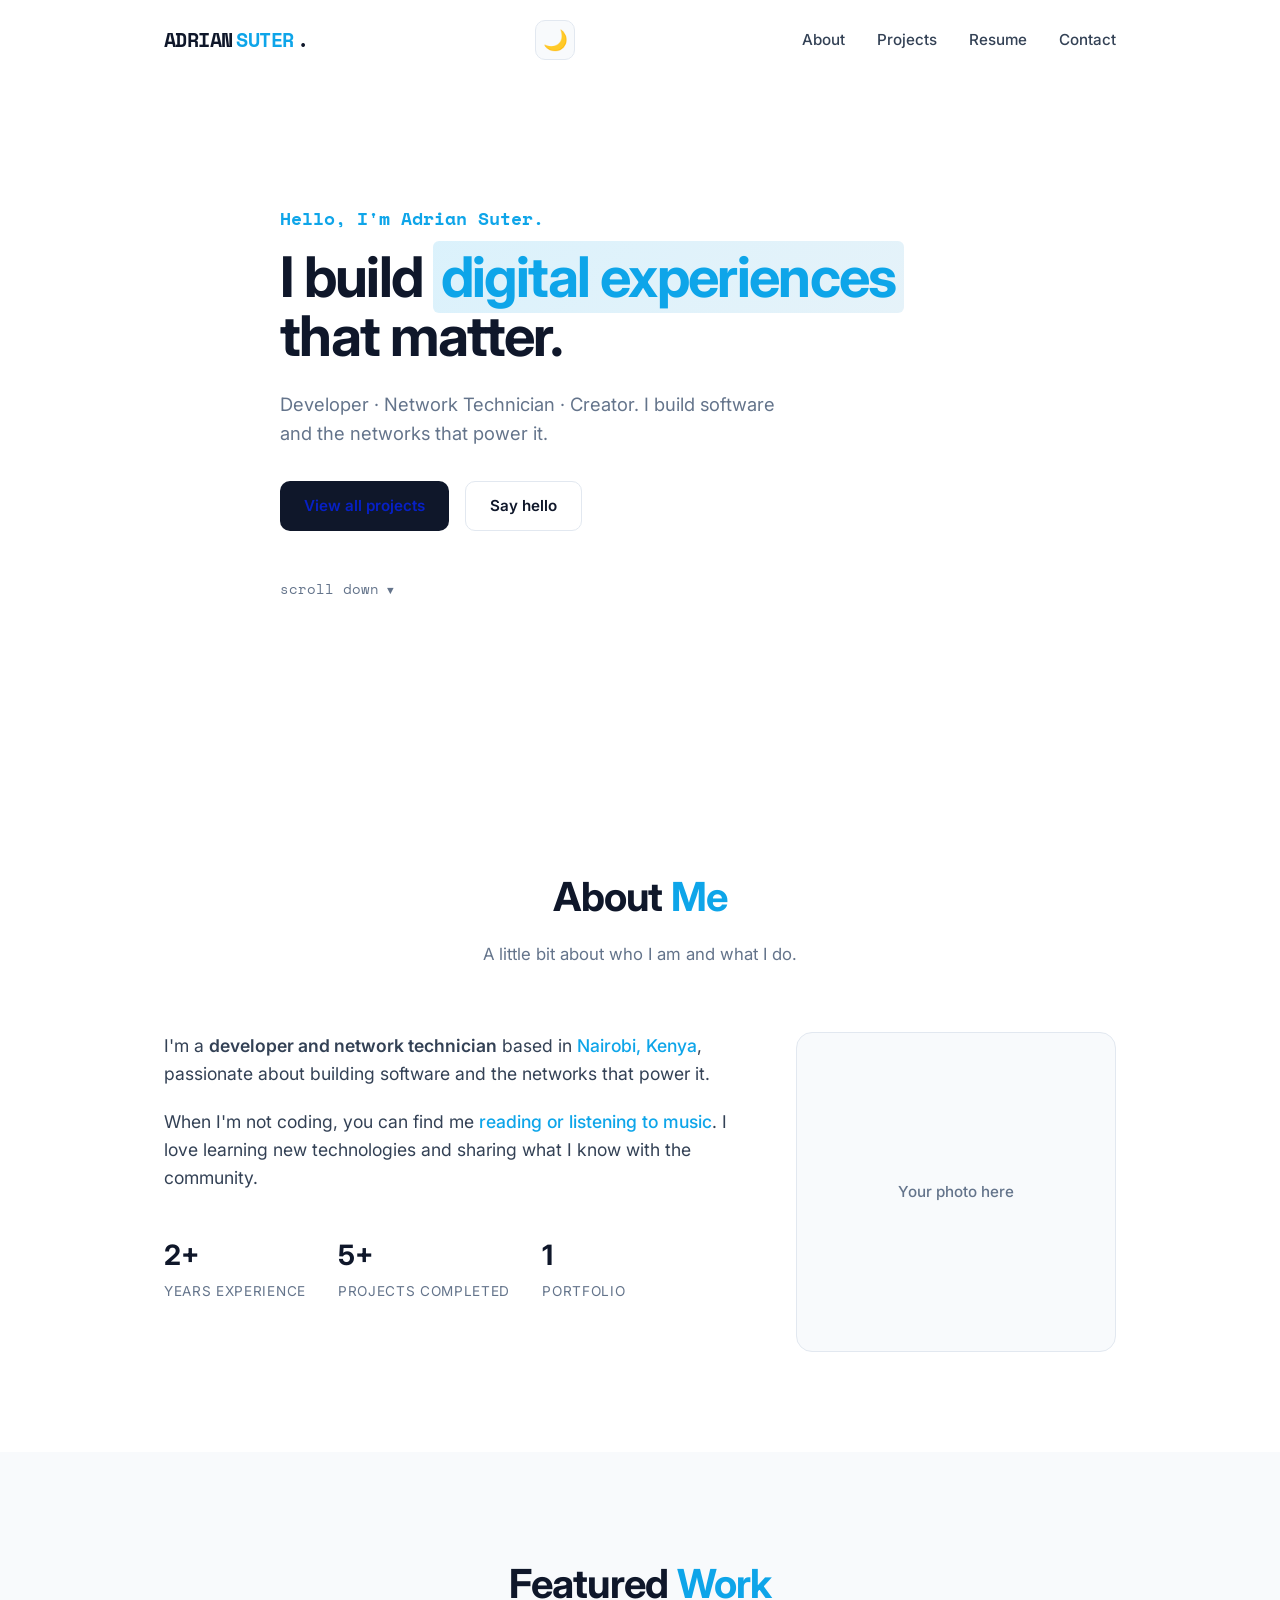
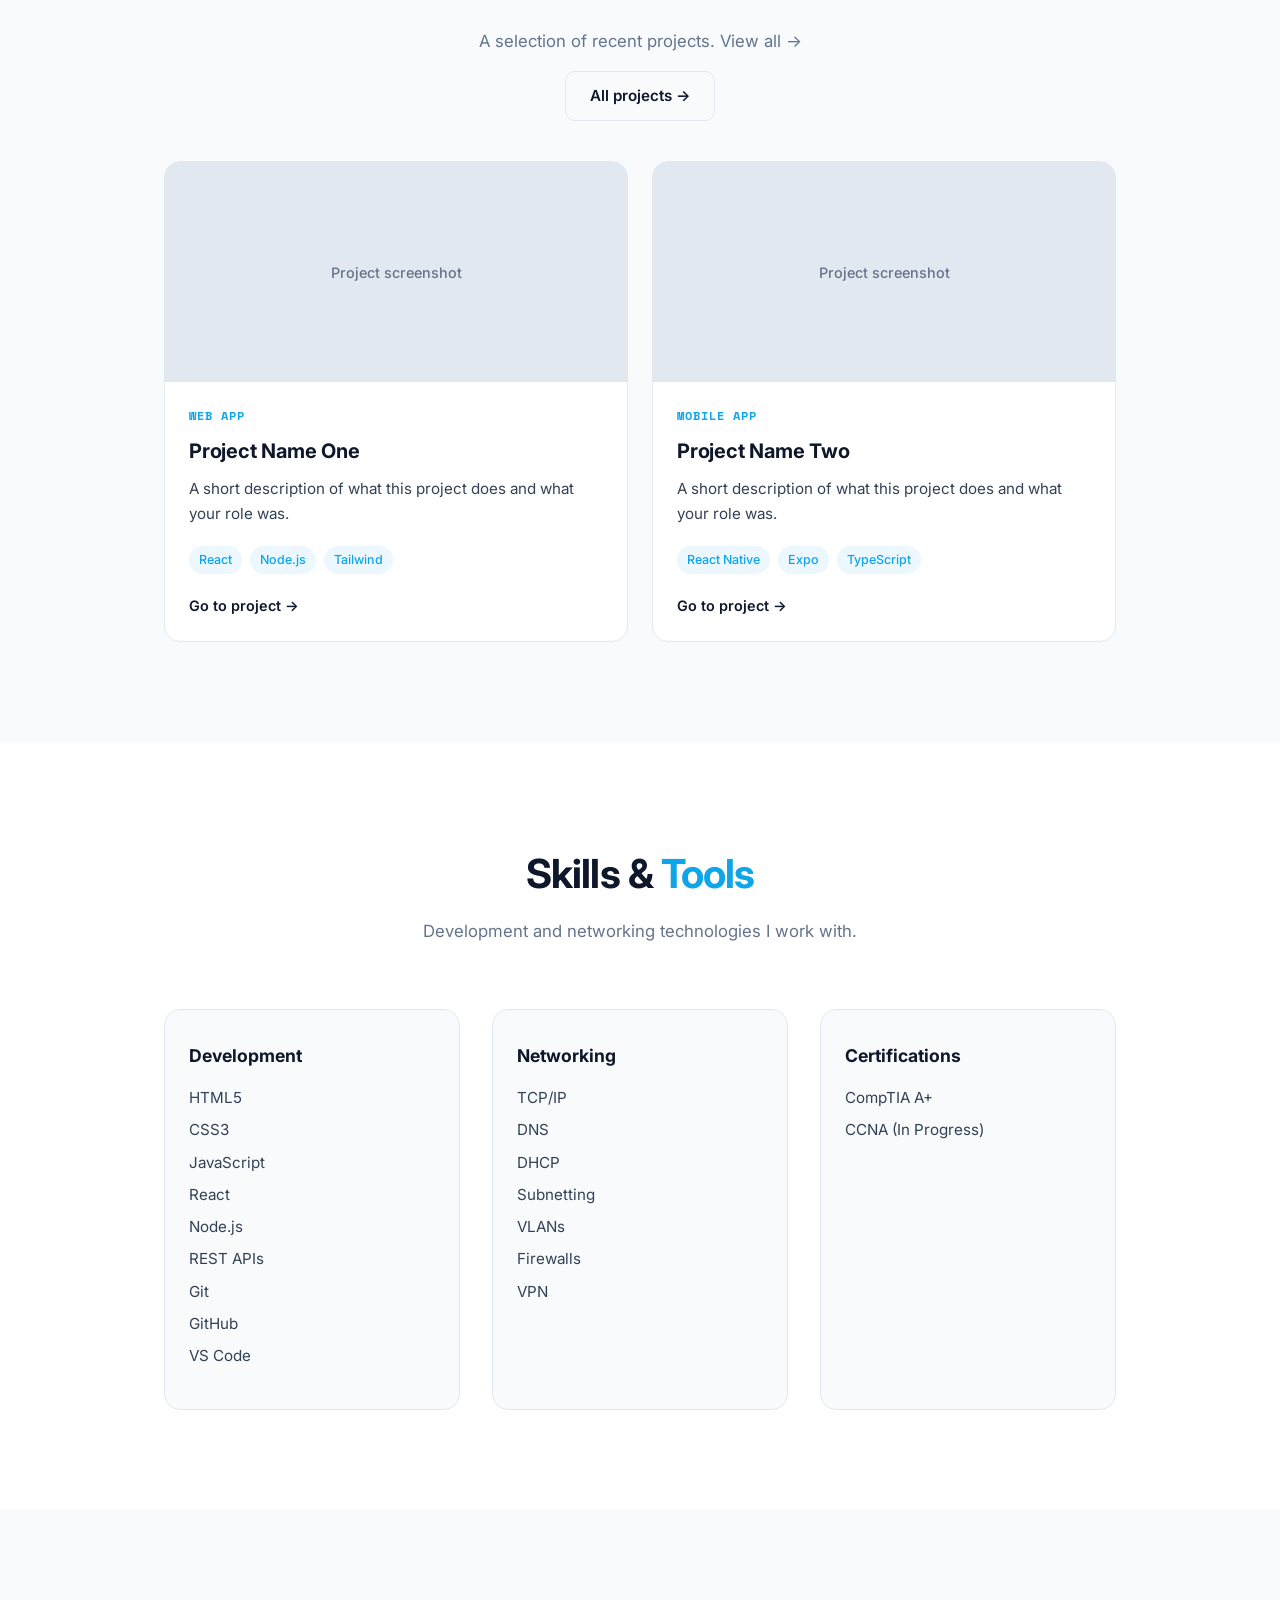
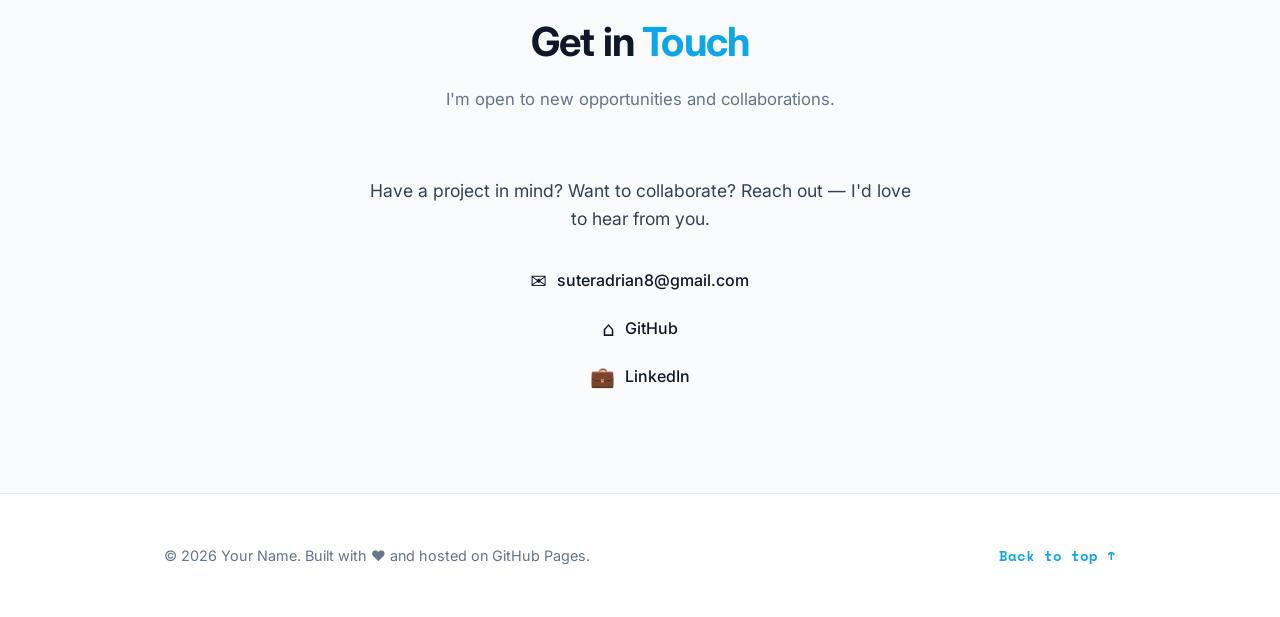
==== index.html @ bd4c7b6e "Add Google site verification meta tag Added Google site verification meta tag for SEO." ====
<!DOCTYPE html>
<html lang="en">
<head>
  <meta name="google-site-verification" content="jyWQlmN94DmRn48d1gLfU0R23jf2epl6SlLdLQhODnU" />
  <meta charset="UTF-8" />
  <meta name="viewport" content="width=device-width, initial-scale=1.0" />
  <title>Adrian Suter | Portfolio</title>
  <meta name="description" content="Portfolio of Your Name — developer, designer, and creator." />
  <link rel="preconnect" href="https://fonts.googleapis.com" />
  <link rel="preconnect" href="https://fonts.gstatic.com" crossorigin />
  <link href="https://fonts.googleapis.com/css2?family=Inter:wght@300;400;500;600;700&family=Space+Mono:ital,wght@0,400;0,700;1,400&display=swap" rel="stylesheet" />
  <link rel="stylesheet" href="styles.css" />
</head>
<body>

  <!-- Navigation -->
  <nav class="navbar" id="navbar">
    <div class="nav-container">
      <a href="#" class="logo">ADRIAN<span>SUTER</span>.</a>

      <button class="theme-toggle" id="theme-toggle" aria-label="Toggle dark mode" title="Toggle dark mode">
        <span class="theme-icon">🌙</span>
      </button>

      <ul class="nav-links" id="nav-links">
        <li><a href="#about">About</a></li>
        <li><a href="projects.html">Projects</a></li>
        <li><a href="resume.html">Resume</a></li>
        <li><a href="#contact">Contact</a></li>
      </ul>

      <button class="nav-toggle" id="nav-toggle" aria-label="Toggle menu">
        <span></span>
        <span></span>
        <span></span>
      </button>
    </div>
  </nav>

  <!-- Hero -->
  <header class="hero" id="hero">
    <div class="hero-content">
      <p class="hero-tagline">Hello, I'm <span class="accent">Adrian Suter</span>.</p>
      <h1 class="hero-title">
        I build <span class="highlight">digital experiences</span>
        that matter.
      </h1>
      <p class="hero-subtitle">
        Developer · Network Technician · Creator. I build software and the networks that power it.
      </p>
      <div class="hero-actions">
        <a href="projects.html" class="btn btn-primary">View all projects</a>
        <a href="#contact" class="btn btn-outline">Say hello</a>
      </div>
      <a href="#about" class="hero-scroll">
        scroll down <span class="arrow">▼</span>
      </a>
    </div>
  </header>

  <!-- About -->
  <section class="section" id="about">
    <div class="container">
      <div class="section-header">
        <h2 class="section-title">About <span class="accent">Me</span></h2>
        <p class="section-subtitle">A little bit about who I am and what I do.</p>
      </div>
      <div class="about-grid">
        <div class="about-text">
          <p>
            I'm a <span class="bold">developer and network technician</span> based in <span class="placeholder">Nairobi, Kenya</span>, passionate about building software and the networks that power it.
          </p>
          <p>
            When I'm not coding, you can find me <span class="placeholder">reading or listening to music</span>. I love learning new technologies and sharing what I know with the community.
          </p>
          <div class="about-stats">
            <div class="stat">
              <span class="stat-number">2+</span>
              <span class="stat-label">Years experience</span>
            </div>
            <div class="stat">
              <span class="stat-number">5+</span>
              <span class="stat-label">Projects completed</span>
            </div>
            <div class="stat">
              <span class="stat-number">1</span>
              <span class="stat-label">Portfolio</span>
            </div>
          </div>
        </div>
        <div class="about-image">
          <div class="photo-placeholder">Your photo here</div>
        </div>
      </div>
    </div>
  </section>

  <!-- Featured Projects (2 on homepage) -->
  <section class="section featured-projects" id="featured">
    <div class="container">
      <div class="section-header" style="margin-bottom: 40px;">
        <h2 class="section-title">Featured <span class="accent">Work</span></h2>
        <p class="section-subtitle">A selection of recent projects. View all →</p>
        <a href="projects.html" class="btn btn-outline" style="margin-top: 16px; display: inline-flex; align-items: center; gap: 8px;">
          All projects →
        </a>
      </div>
      <div class="projects-grid-featured">
        <!-- Featured Project 1 -->
        <article class="project-card">
          <div class="project-image">
            <div class="project-img-placeholder">Project screenshot</div>
          </div>
          <div class="project-content">
            <span class="project-tag">Web App</span>
            <h3 class="project-title">Project Name One</h3>
            <p class="project-description">
              A short description of what this project does and what your role was.
            </p>
            <div class="project-tech">
              <span>React</span>
              <span>Node.js</span>
              <span>Tailwind</span>
            </div>
            <a href="#" class="project-link">Go to project →</a>
          </div>
        </article>
        <!-- Featured Project 2 -->
        <article class="project-card">
          <div class="project-image">
            <div class="project-img-placeholder">Project screenshot</div>
          </div>
          <div class="project-content">
            <span class="project-tag">Mobile App</span>
            <h3 class="project-title">Project Name Two</h3>
            <p class="project-description">
              A short description of what this project does and what your role was.
            </p>
            <div class="project-tech">
              <span>React Native</span>
              <span>Expo</span>
              <span>TypeScript</span>
            </div>
            <a href="#" class="project-link">Go to project →</a>
          </div>
        </article>
      </div>
    </div>
  </section>

  <!-- Skills -->
  <section class="section skills-section" id="skills">
    <div class="container">
      <div class="section-header">
        <h2 class="section-title">Skills &amp; <span class="accent">Tools</span></h2>
        <p class="section-subtitle">Development and networking technologies I work with.</p>
      </div>
      <div class="skills-grid">
        <div class="skill-category">
          <h3>Development</h3>
          <ul>
            <li>HTML5</li>
            <li>CSS3</li>
            <li>JavaScript</li>
            <li>React</li>
            <li>Node.js</li>
            <li>REST APIs</li>
            <li>Git</li>
            <li>GitHub</li>
            <li>VS Code</li>
          </ul>
        </div>
        <div class="skill-category">
          <h3>Networking</h3>
          <ul>
            <li>TCP/IP</li>
            <li>DNS</li>
            <li>DHCP</li>
            <li>Subnetting</li>
            <li>VLANs</li>
            <li>Firewalls</li>
            <li>VPN</li>
          </ul>
        </div>
        <div class="skill-category">
          <h3>Certifications</h3>
          <ul>
            <li>CompTIA A+</li>
            <li>CCNA (In Progress)</li>
          </ul>
        </div>
      </div>
    </div>
  </section>

  <!-- Contact -->
  <section class="section contact-section" id="contact">
    <div class="container">
      <div class="section-header">
        <h2 class="section-title">Get in <span class="accent">Touch</span></h2>
        <p class="section-subtitle">I'm open to new opportunities and collaborations.</p>
      </div>
      <div class="contact-content">
        <div class="contact-info">
          <p>
            Have a project in mind? Want to collaborate?
            Reach out — I'd love to hear from you.
          </p>
          <div class="contact-links">
            <a href="mailto:suteradrian8@gmail.com" class="contact-link">
              <span class="icon">✉</span>
              suteradrian8@gmail.com
            </a>
            <a href="https://github.com/yourusername" target="_blank" rel="noopener" class="contact-link">
              <span class="icon">⌂</span>
              GitHub
            </a>
            <a href="https://linkedin.com/in/yourusername" target="_blank" rel="noopener" class="contact-link">
              <span class="icon">💼</span>
              LinkedIn
            </a>
          </div>
        </div>
      </div>
    </div>
  </section>

  <!-- Footer -->
  <footer class="footer">
    <div class="container footer-inner">
      <p>&copy; <span id="year"></span> Your Name. Built with ❤️ and hosted on GitHub Pages.</p>
      <div class="footer-note">
        <a href="#top" class="back-to-top">Back to top ↑</a>
      </div>
    </div>
  </footer>

  <script src="script.js"></script>
</body>
</html>
---- styles.css ----
/* ==========================================================================
   Portfolio Styles — inspired by theebruv.dev
   Clean, minimal, typography-focused design with dark mode
   ========================================================================== */

/* ---------- Variables (light mode) ---------- */
:root {
  --bg: #ffffff;
  --fg: #0f172a;
  --muted: #64748b;
  --accent: #0ea5e9;
  --accent-hover: #0284c7;
  --surface: #f8fafc;
  --border: #e2e8f0;
  --ink: #334155;

  --radius: 16px;
  --shadow: 0 10px 30px -10px rgba(2, 6, 23, 0.08);
  --transition: 0.3s ease;

  --max-width: 1000px;
}

/* ---------- Dark mode overrides ---------- */
body.dark {
  --bg: #0b1021;
  --fg: #f1f5f9;
  --muted: #94a3b8;
  --accent: #38bdf8;
  --accent-hover: #7dd3fc;
  --surface: #111827;
  --border: #1e293b;
  --ink: #e2e8f0;

  --shadow: 0 10px 30px -10px rgba(0, 0, 0, 0.45);
}

/* ---------- Reset ---------- */
* {
  box-sizing: border-box;
  margin: 0;
  padding: 0;
}

html {
  scroll-behavior: smooth;
}

body {
  font-family: "Inter", system-ui, -apple-system, sans-serif;
  background: var(--bg);
  color: var(--fg);
  line-height: 1.6;
  font-size: 17px;
  -webkit-font-smoothing: antialiased;
  transition: background-color 0.3s ease, color 0.3s ease;
}

a {
  color: inherit;
  text-decoration: none;
}

ul {
  list-style: none;
}

img {
  max-width: 100%;
  display: block;
}

/* ---------- Layout ---------- */
.container {
  width: 100%;
  max-width: var(--max-width);
  margin: 0 auto;
  padding: 0 24px;
}

.section {
  padding: 100px 0;
}

.section-header {
  text-align: center;
  max-width: 640px;
  margin: 0 auto 64px;
}

.section-title {
  font-size: 2.5rem;
  font-weight: 700;
  letter-spacing: -0.02em;
  margin-bottom: 12px;
}

.section-title .accent {
  color: var(--accent);
}

.section-subtitle {
  color: var(--muted);
  font-size: 1.05rem;
}

/* ---------- Navigation ---------- */
.navbar {
  position: fixed;
  top: 0;
  left: 0;
  width: 100%;
  z-index: 1000;
  padding: 20px 0;
  transition: var(--transition);
}

.navbar.scrolled {
  background: rgba(11, 16, 33, 0.85);
  backdrop-filter: blur(12px);
  padding: 12px 0;
  border-bottom: 1px solid var(--border);
}

body.dark .navbar.scrolled {
  background: rgba(11, 16, 33, 0.95);
}

.nav-container {
  max-width: var(--max-width);
  margin: 0 auto;
  padding: 0 24px;
  display: flex;
  align-items: center;
  justify-content: space-between;
  gap: 16px;
}

.logo {
  font-family: "Space Mono", monospace;
  font-size: 1.25rem;
  font-weight: 700;
  letter-spacing: -0.03em;
  display: flex;
  align-items: center;
  gap: 4px;
}

.logo span {
  color: var(--accent);
}

/* Theme toggle */
.theme-toggle {
  display: flex;
  align-items: center;
  justify-content: center;
  width: 40px;
  height: 40px;
  border-radius: 10px;
  border: 1px solid var(--border);
  background: var(--surface);
  color: var(--fg);
  font-size: 1.25rem;
  cursor: pointer;
  transition: var(--transition);
}

.theme-toggle:hover {
  background: var(--accent);
  color: #fff;
  border-color: var(--accent);
}

.nav-links {
  display: flex;
  gap: 32px;
  align-items: center;
}

.nav-links a {
  font-size: 0.95rem;
  font-weight: 500;
  color: var(--ink);
  transition: color var(--transition);
}

.nav-links a:hover {
  color: var(--accent);
}

.nav-toggle {
  display: none;
  flex-direction: column;
  gap: 6px;
  background: none;
  border: none;
  cursor: pointer;
  padding: 6px;
}

.nav-toggle span {
  display: block;
  width: 24px;
  height: 2px;
  background: var(--fg);
  border-radius: 2px;
  transition: var(--transition);
}

/* ---------- Hero ---------- */
.hero {
  position: relative;
  padding: 160px 0 120px;
  min-height: 85vh;
  display: flex;
  align-items: center;
  justify-content: center;
}

.hero-content {
  max-width: 720px;
}

.hero-tagline {
  font-family: "Space Mono", monospace;
  font-size: 1.1rem;
  color: var(--accent);
  font-weight: 700;
  margin-bottom: 16px;
  display: inline-block;
}

.hero-title {
  font-size: 3.5rem;
  line-height: 1.05;
  letter-spacing: -0.03em;
  margin-bottom: 24px;
  font-weight: 700;
}

.hero-title .highlight {
  color: var(--accent);
  background: linear-gradient(135deg, rgba(14, 165, 233, 0.15), rgba(2, 132, 199, 0.1));
  padding: 2px 8px;
  border-radius: 6px;
}

body.dark .hero-title .highlight {
  background: linear-gradient(135deg, rgba(56, 189, 248, 0.2), rgba(2, 132, 199, 0.15));
}

.hero-subtitle {
  font-size: 1.15rem;
  color: var(--muted);
  margin-bottom: 32px;
  max-width: 520px;
}

.hero-actions {
  display: flex;
  gap: 16px;
  flex-wrap: wrap;
  margin-bottom: 48px;
}

.btn {
  display: inline-flex;
  align-items: center;
  justify-content: center;
  gap: 8px;
  padding: 12px 24px;
  border-radius: 10px;
  font-weight: 600;
  font-size: 0.95rem;
  cursor: pointer;
  transition: var(--transition);
  border: none;
}

.btn-primary {
  background: var(--fg);
  color: #0720c5;
}

.btn-primary:hover {
  background: var(--accent);
  color: #fff;
  transform: translateY(-2px);
}

.btn-outline {
  background: transparent;
  color: var(--fg);
  border: 1px solid var(--border);
}

.btn-outline:hover {
  background: var(--surface);
  border-color: var(--accent);
}

.hero-scroll {
  font-family: "Space Mono", monospace;
  font-size: 0.85rem;
  color: var(--muted);
  display: flex;
  align-items: center;
  gap: 8px;
  transition: var(--transition);
}

.hero-scroll:hover {
  color: var(--accent);
}

.arrow {
  font-size: 0.7rem;
  animation: bounce 2s infinite;
}

@keyframes bounce {
  0%, 100% { transform: translateY(0); }
  50% { transform: translateY(4px); }
}

/* ---------- About ---------- */
.about-grid {
  display: grid;
  grid-template-columns: 1fr 320px;
  gap: 64px;
  align-items: start;
}

.about-text p {
  color: var(--ink);
  margin-bottom: 20px;
  font-size: 1.1rem;
}

.about-text p .bold {
  font-weight: 600;
}

.about-text p .placeholder {
  color: var(--accent);
  font-weight: 500;
}

.about-stats {
  display: flex;
  gap: 32px;
  margin-top: 40px;
}

.stat-number {
  display: block;
  font-size: 1.75rem;
  font-weight: 700;
  color: var(--fg);
}

.stat-label {
  font-size: 0.85rem;
  color: var(--muted);
  text-transform: uppercase;
  letter-spacing: 0.05em;
}

.about-image .photo-placeholder {
  width: 100%;
  aspect-ratio: 1;
  background: var(--surface);
  border: 1px solid var(--border);
  border-radius: var(--radius);
  display: flex;
  align-items: center;
  justify-content: center;
  color: var(--muted);
  font-size: 0.95rem;
  font-weight: 500;
}

/* ---------- Featured Projects (2 on homepage) ---------- */
.featured-projects {
  background: var(--surface);
}

.featured-projects .section-header {
  text-align: center;
  margin-bottom: 40px;
}

/* ---------- Projects (dedicated page feel) ---------- */
.projects-page {
  background: var(--surface);
}

.projects-header {
  margin-bottom: 48px;
}

.projects-header .section-subtitle {
  max-width: none;
}

/* Featured projects grid (2 on homepage) */
.projects-grid-featured {
  display: grid;
  grid-template-columns: repeat(2, 1fr);
  gap: 24px;
}

/* Projects grid (projects page — scrollable grid) */
.projects-grid {
  display: grid;
  grid-template-columns: repeat(3, 1fr);
  gap: 24px;
}

.project-card {
  background: var(--bg);
  border: 1px solid var(--border);
  border-radius: var(--radius);
  overflow: hidden;
  transition: var(--transition);
  display: flex;
  flex-direction: column;
}

.project-card:hover {
  border-color: var(--accent);
  transform: translateY(-6px);
  box-shadow: var(--shadow);
}

.project-image {
  height: 220px;
  background: var(--border);
  display: flex;
  align-items: center;
  justify-content: center;
  color: var(--muted);
  font-size: 0.9rem;
  font-weight: 500;
}

.project-content {
  padding: 24px;
  flex: 1;
  display: flex;
  flex-direction: column;
}

.project-tag {
  font-family: "Space Mono", monospace;
  font-size: 0.75rem;
  text-transform: uppercase;
  letter-spacing: 0.08em;
  color: var(--accent);
  font-weight: 700;
  margin-bottom: 10px;
  display: inline-block;
}

.project-title {
  font-size: 1.25rem;
  font-weight: 700;
  margin-bottom: 10px;
  letter-spacing: -0.01em;
}

.project-description {
  color: var(--ink);
  font-size: 0.95rem;
  margin-bottom: 20px;
  flex: 1;
}

.project-tech {
  display: flex;
  gap: 8px;
  flex-wrap: wrap;
  margin-bottom: 20px;
}

.project-tech span {
  font-size: 0.78rem;
  background: rgba(14, 165, 233, 0.08);
  color: var(--accent);
  padding: 4px 10px;
  border-radius: 20px;
  font-weight: 500;
}

body.dark .project-tech span {
  background: rgba(56, 189, 248, 0.15);
}

.project-link {
  font-size: 0.9rem;
  font-weight: 600;
  color: var(--fg);
  margin-top: auto;
  transition: var(--transition);
}

.project-link:hover {
  color: var(--accent);
  text-decoration: underline;
}

/* ---------- Skills ---------- */
.skills-grid {
  display: grid;
  grid-template-columns: repeat(3, 1fr);
  gap: 32px;
}

.skill-category {
  background: var(--surface);
  border: 1px solid var(--border);
  border-radius: var(--radius);
  padding: 32px 24px;
}

.skill-category h3 {
  font-size: 1.1rem;
  margin-bottom: 16px;
  color: var(--fg);
}

.skill-category ul li {
  font-size: 0.95rem;
  color: var(--ink);
  margin-bottom: 8px;
}

/* ---------- Contact ---------- */
.contact-section {
  background: var(--surface);
}

.contact-content {
  max-width: 560px;
  margin: 0 auto;
  text-align: center;
}

.contact-info p {
  color: var(--ink);
  font-size: 1.1rem;
  margin-bottom: 32px;
}

.contact-links {
  display: flex;
  flex-direction: column;
  gap: 16px;
  align-items: center;
}

.contact-link {
  display: flex;
  align-items: center;
  gap: 10px;
  font-size: 1rem;
  color: var(--fg);
  font-weight: 500;
  transition: var(--transition);
}

.contact-link:hover {
  color: var(--accent);
}

.contact-link .icon {
  font-size: 1.25rem;
}

/* ---------- Footer ---------- */
.footer {
  border-top: 1px solid var(--border);
  padding: 48px 0;
  background: var(--bg);
}

.footer-inner {
  display: flex;
  justify-content: space-between;
  align-items: center;
  flex-wrap: wrap;
  gap: 16px;
}

.footer p {
  font-size: 0.9rem;
  color: var(--muted);
}

.back-to-top {
  font-family: "Space Mono", monospace;
  font-size: 0.85rem;
  color: var(--accent);
  font-weight: 600;
  transition: var(--transition);
}

.back-to-top:hover {
  text-decoration: underline;
}

/* ---------- Responsive ---------- */
@media (max-width: 900px) {
  .about-grid {
    grid-template-columns: 1fr;
    gap: 40px;
  }

  .projects-grid,
  .projects-grid-featured {
    grid-template-columns: repeat(2, 1fr);
  }

  .skills-grid {
    grid-template-columns: repeat(2, 1fr);
  }
}

@media (max-width: 640px) {
  .hero-title {
    font-size: 2.5rem;
  }

  .hero-actions {
    flex-direction: column;
  }

  .btn {
    width: 100%;
    justify-content: center;
  }

  .projects-grid,
  .projects-grid-featured {
    grid-template-columns: 1fr;
  }

  .skills-grid {
    grid-template-columns: 1fr;
  }

  .nav-links {
    position: fixed;
    top: 0;
    right: -100%;
    width: 70%;
    max-width: 300px;
    height: 100vh;
    background: var(--bg);
    flex-direction: column;
    align-items: flex-start;
    justify-content: flex-start;
    padding: 90px 32px 32px;
    gap: 24px;
    box-shadow: -10px 0 30px rgba(0, 0, 0, 0.08);
    transition: right var(--transition);
    border-left: 1px solid var(--border);
  }

  .nav-links.open {
    right: 0;
  }

  .nav-toggle {
    display: flex;
  }
}
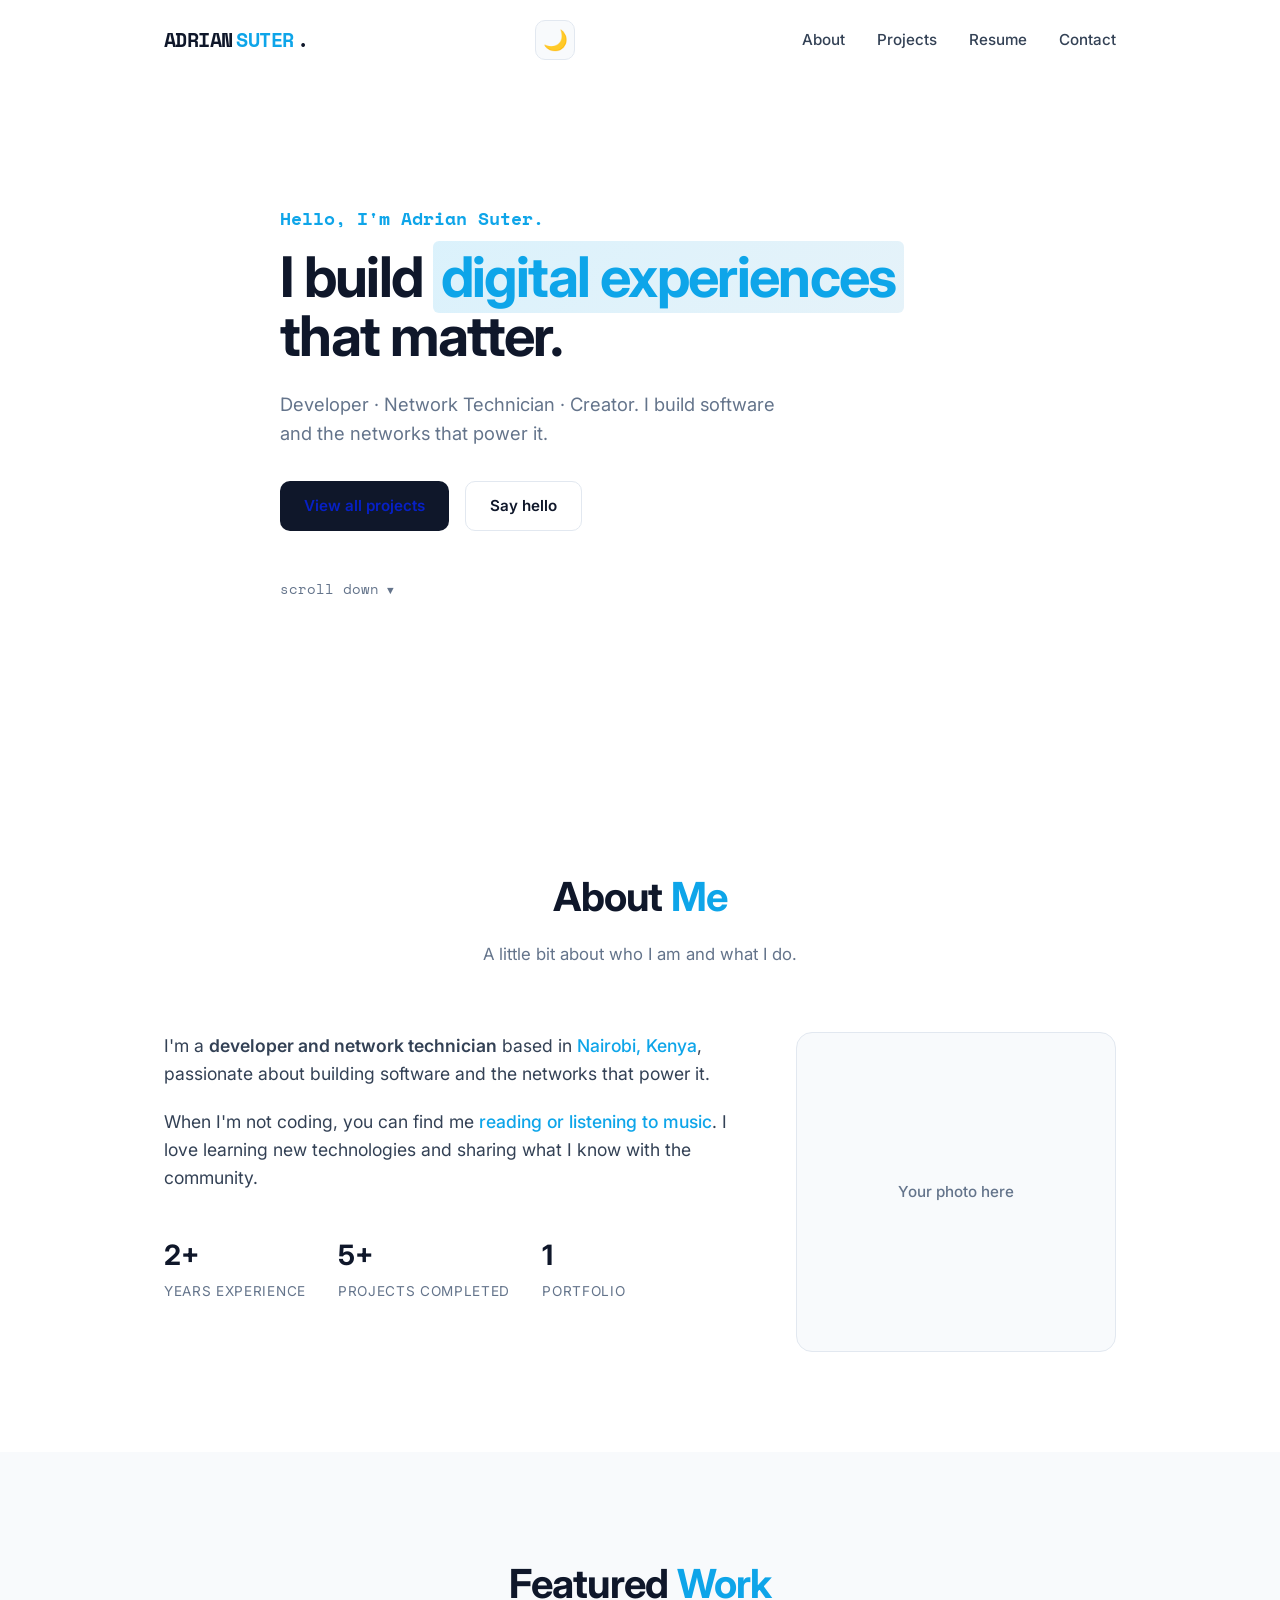
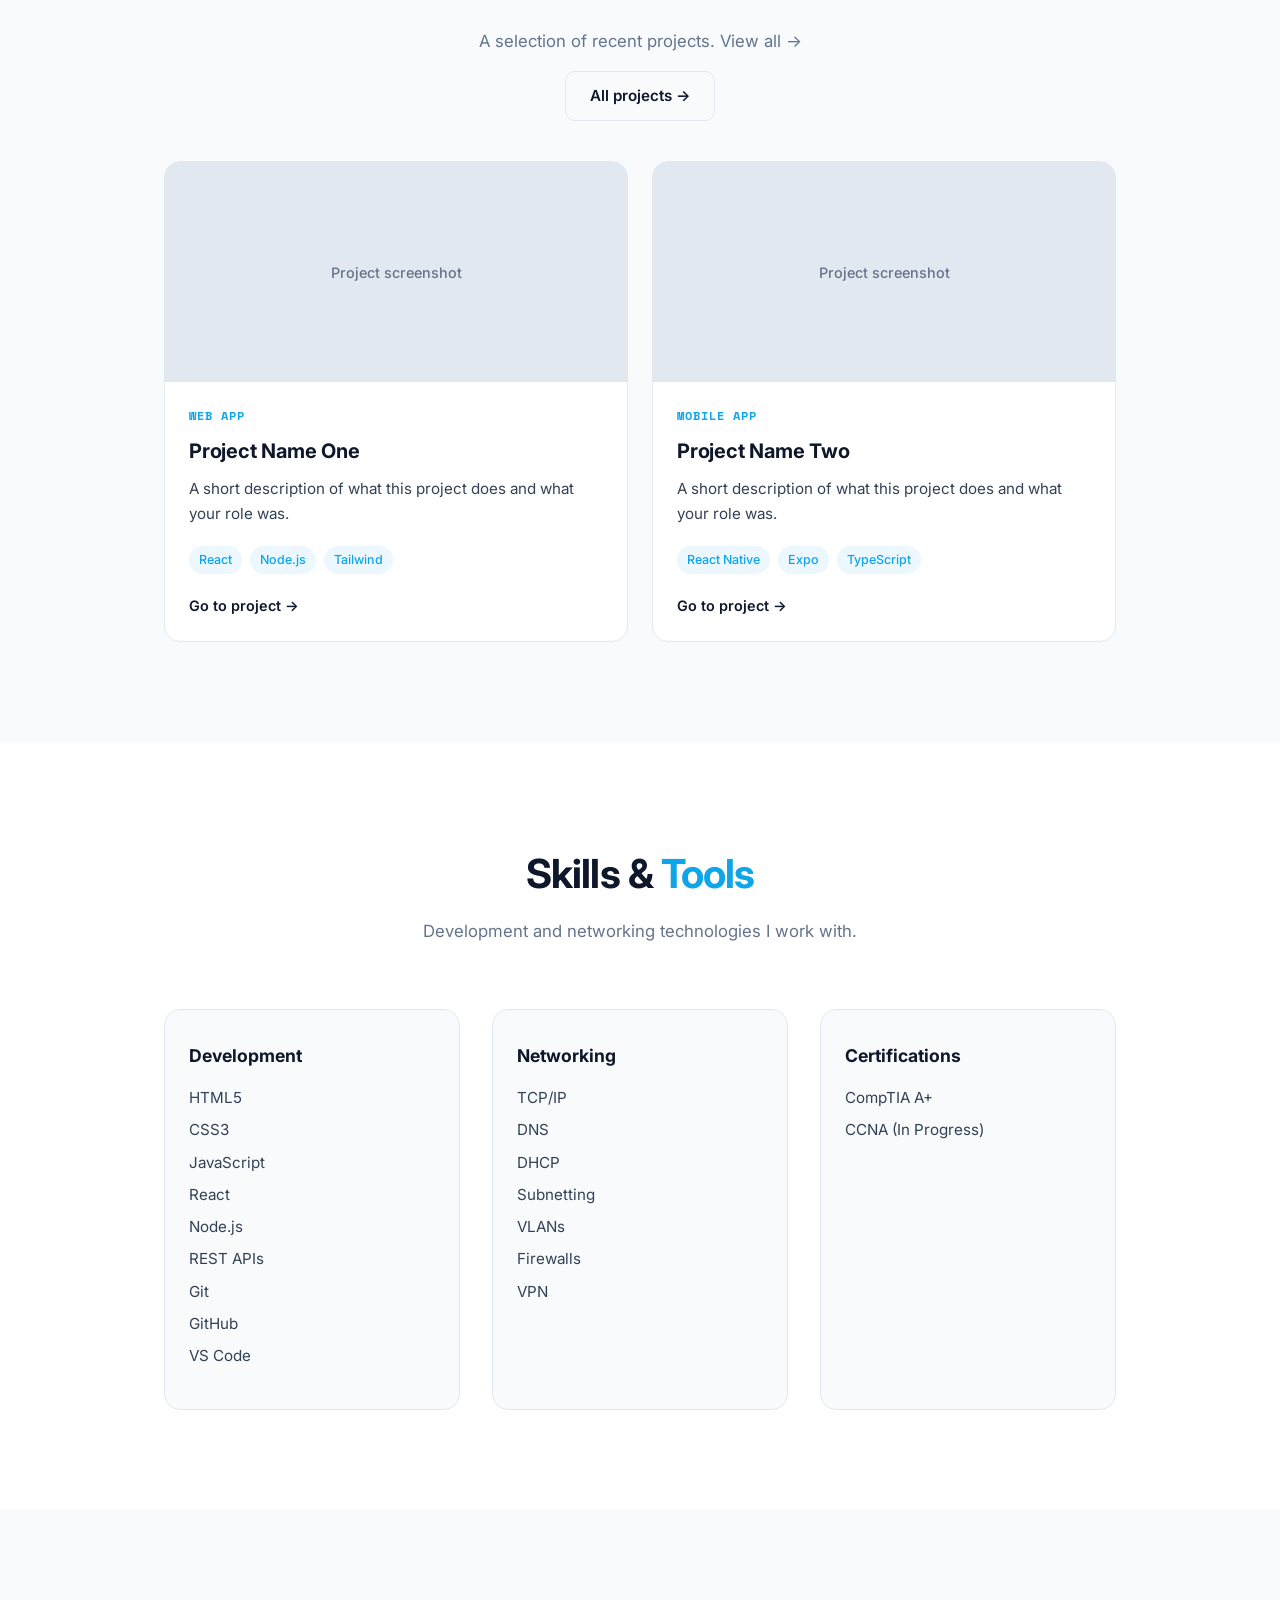
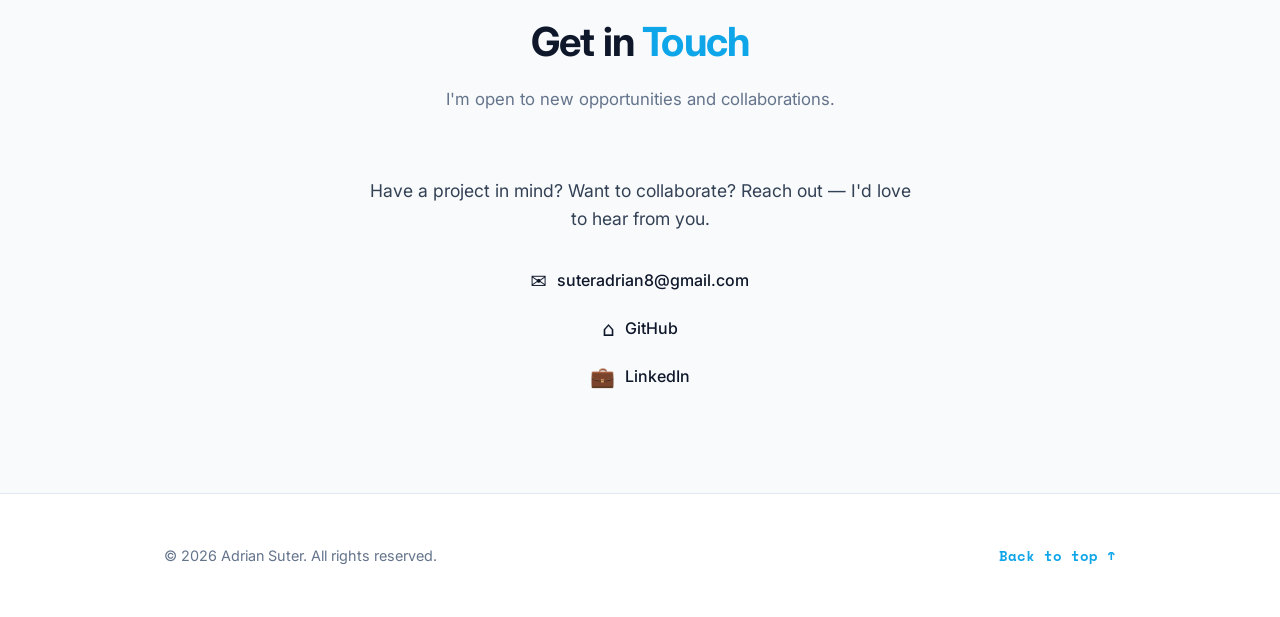
==== commit 96fa6d14: "modified:   index.html" ====
--- a/index.html
+++ b/index.html
@@ -1,7 +1,6 @@
 <!DOCTYPE html>
 <html lang="en">
 <head>
-  <meta name="google-site-verification" content="jyWQlmN94DmRn48d1gLfU0R23jf2epl6SlLdLQhODnU" />
   <meta charset="UTF-8" />
   <meta name="viewport" content="width=device-width, initial-scale=1.0" />
   <title>Adrian Suter | Portfolio</title>
@@ -215,7 +214,7 @@
               <span class="icon">⌂</span>
               GitHub
             </a>
-            <a href="https://linkedin.com/in/yourusername" target="_blank" rel="noopener" class="contact-link">
+            <a href="https://www.linkedin.com/in/adrian-suter-79b159262" target="_blank" rel="noopener" class="contact-link">
               <span class="icon">💼</span>
               LinkedIn
             </a>
@@ -228,7 +227,7 @@
   <!-- Footer -->
   <footer class="footer">
     <div class="container footer-inner">
-      <p>&copy; <span id="year"></span> Your Name. Built with ❤️ and hosted on GitHub Pages.</p>
+      <p>&copy; <span id="year"></span> Adrian Suter. All rights reserved.</p>
       <div class="footer-note">
         <a href="#top" class="back-to-top">Back to top ↑</a>
       </div>
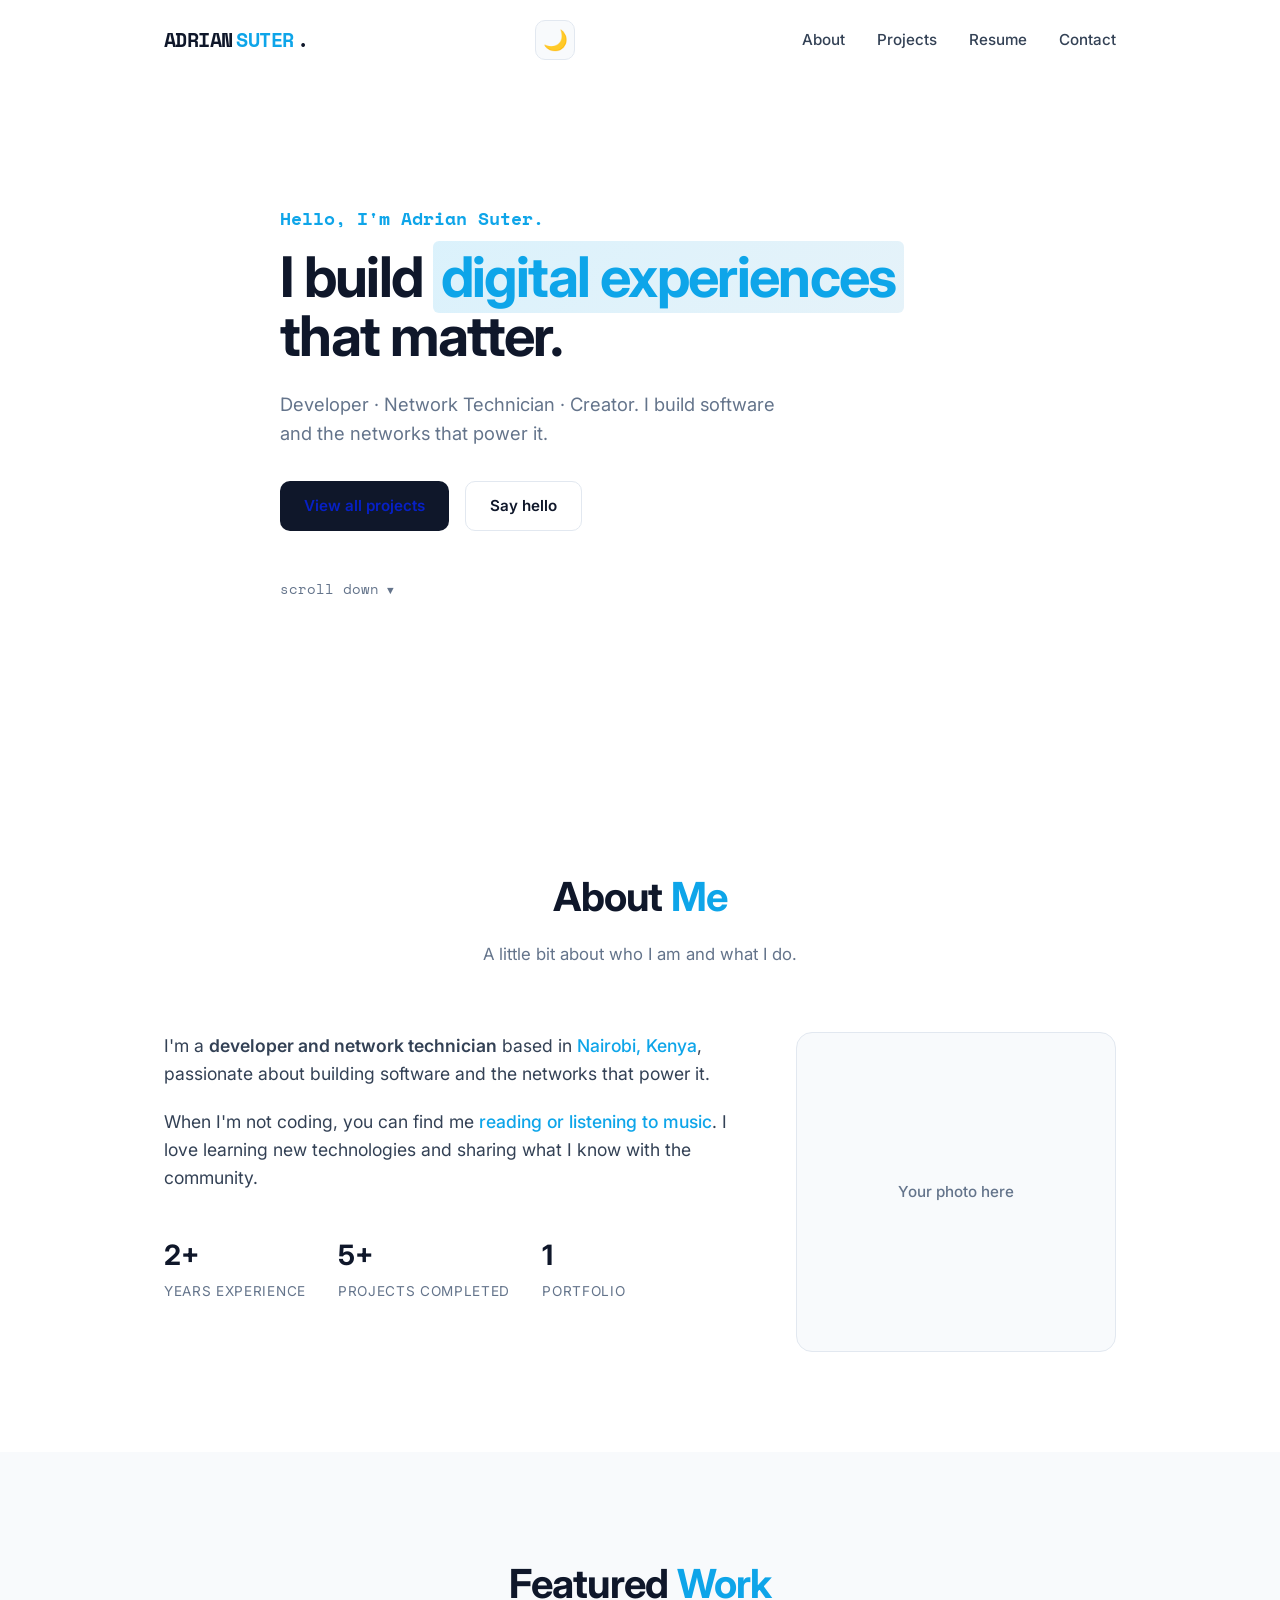
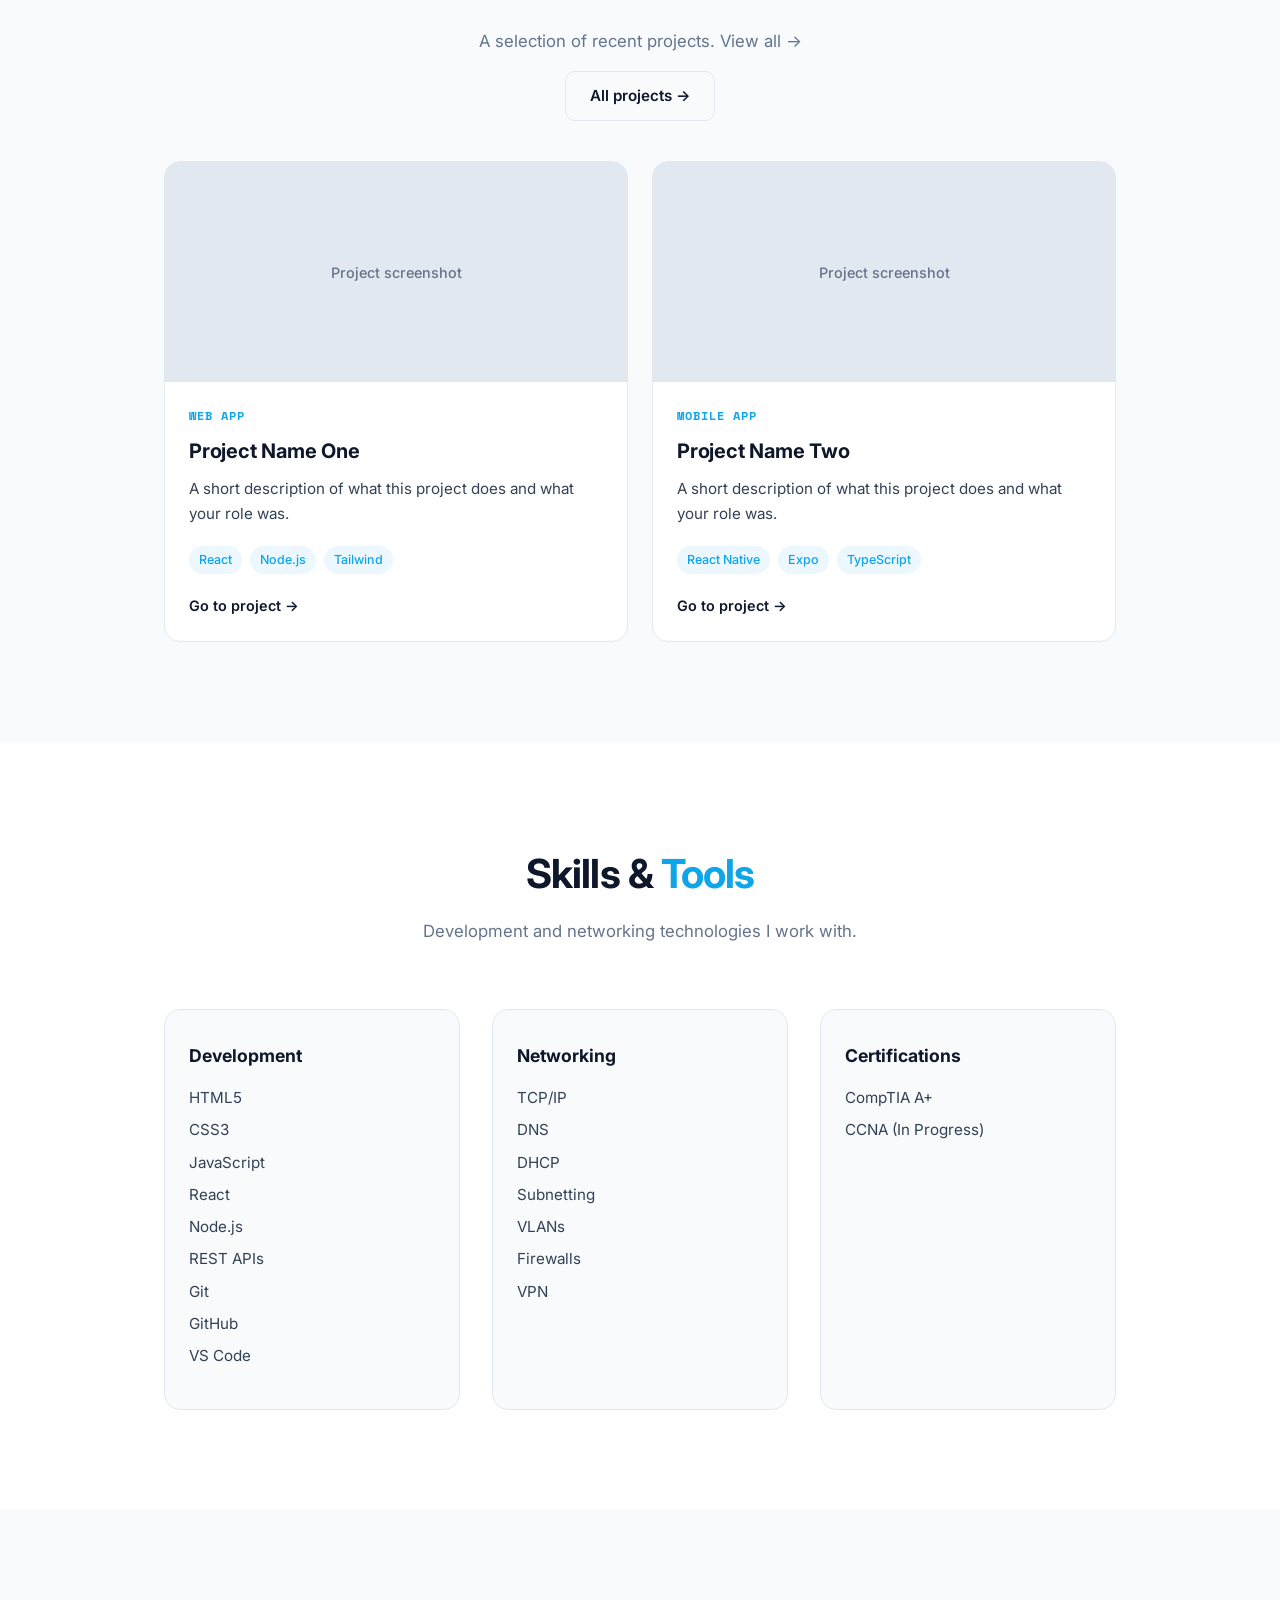
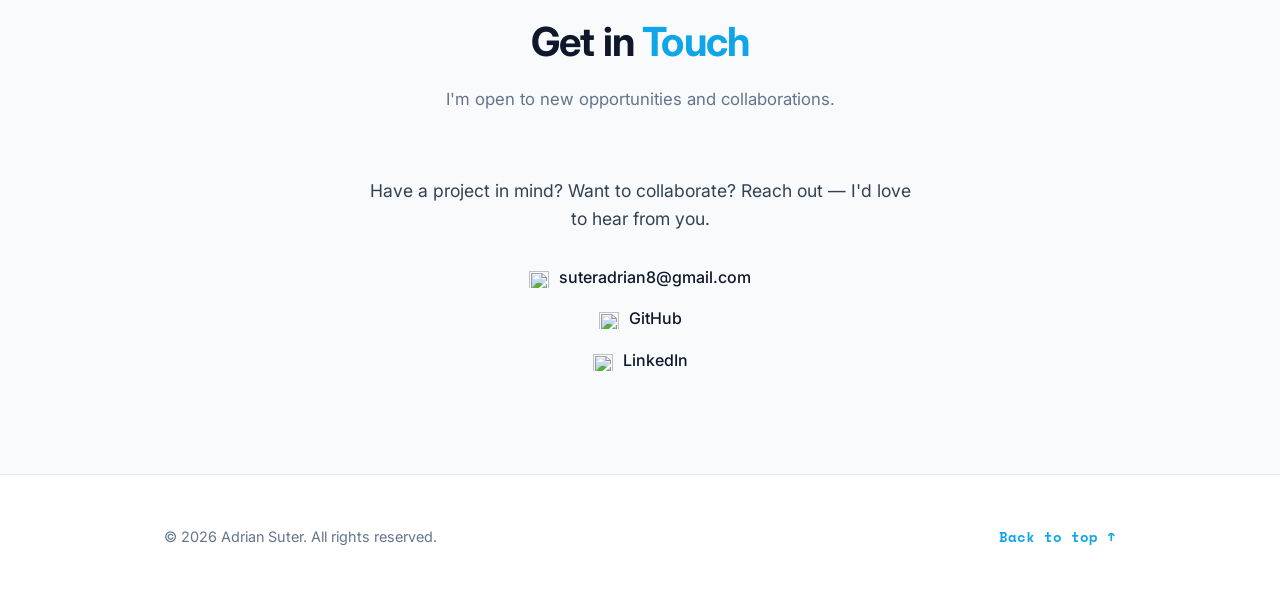
==== commit ad418cc2: "modified:   index.html 	modified:   styles.css" ====
--- a/index.html
+++ b/index.html
@@ -207,15 +207,15 @@
           </p>
           <div class="contact-links">
             <a href="mailto:suteradrian8@gmail.com" class="contact-link">
-              <span class="icon">✉</span>
+              <img class="icon icon-light-in-dark" src="https://cdn.jsdelivr.net/npm/bootstrap-icons@1.11.3/icons/envelope-fill.svg" alt="" aria-hidden="true" />
               suteradrian8@gmail.com
             </a>
             <a href="https://github.com/yourusername" target="_blank" rel="noopener" class="contact-link">
-              <span class="icon">⌂</span>
+              <img class="icon icon-light-in-dark" src="https://upload.wikimedia.org/wikipedia/commons/9/91/Octicons-mark-github.svg" alt="" aria-hidden="true" />
               GitHub
             </a>
             <a href="https://www.linkedin.com/in/adrian-suter-79b159262" target="_blank" rel="noopener" class="contact-link">
-              <span class="icon">💼</span>
+              <img class="icon" src="https://upload.wikimedia.org/wikipedia/commons/8/81/LinkedIn_icon.svg" alt="" aria-hidden="true" />
               LinkedIn
             </a>
           </div>
--- a/styles.css
+++ b/styles.css
@@ -576,6 +576,16 @@
 
 .contact-link .icon {
   font-size: 1.25rem;
+}
+
+.contact-link img.icon {
+  width: 1.25rem;
+  height: 1.25rem;
+  object-fit: contain;
+}
+
+body.dark .contact-link img.icon-light-in-dark {
+  filter: brightness(0) invert(1);
 }
 
 /* ---------- Footer ---------- */
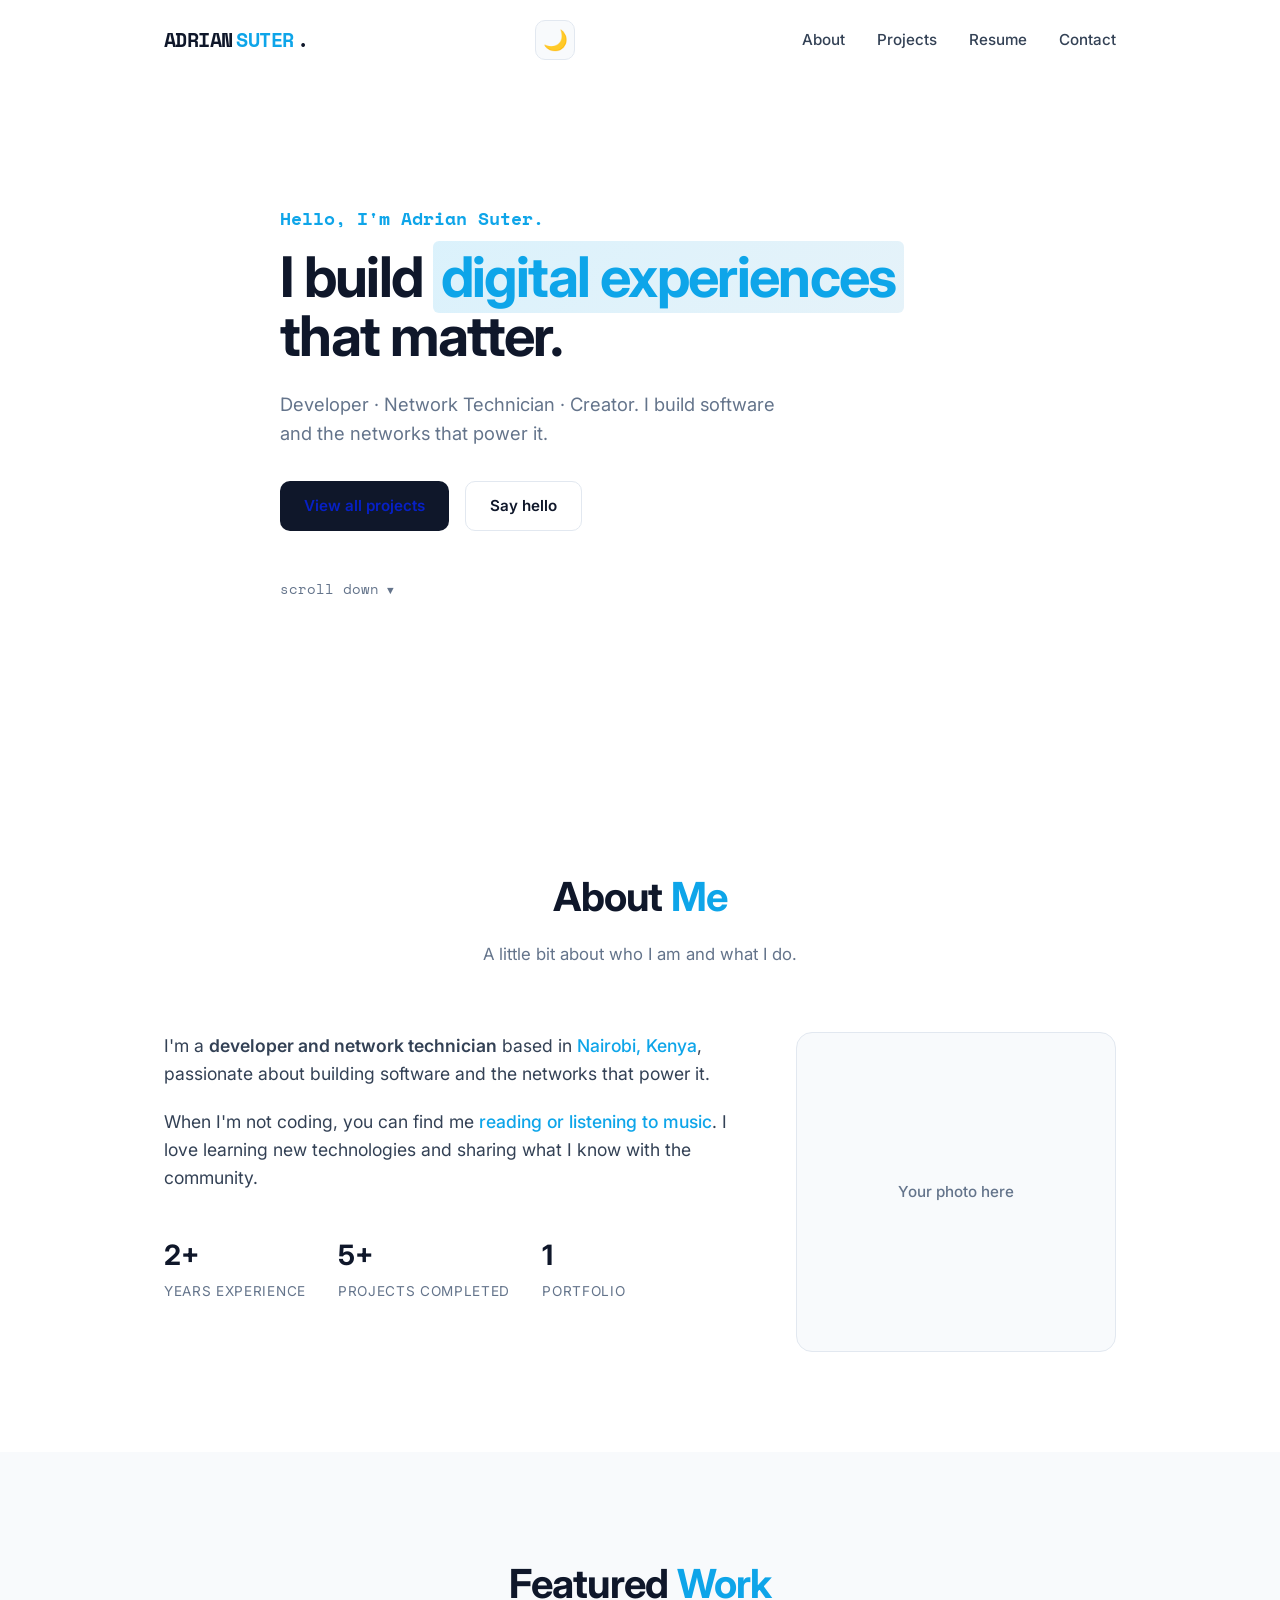
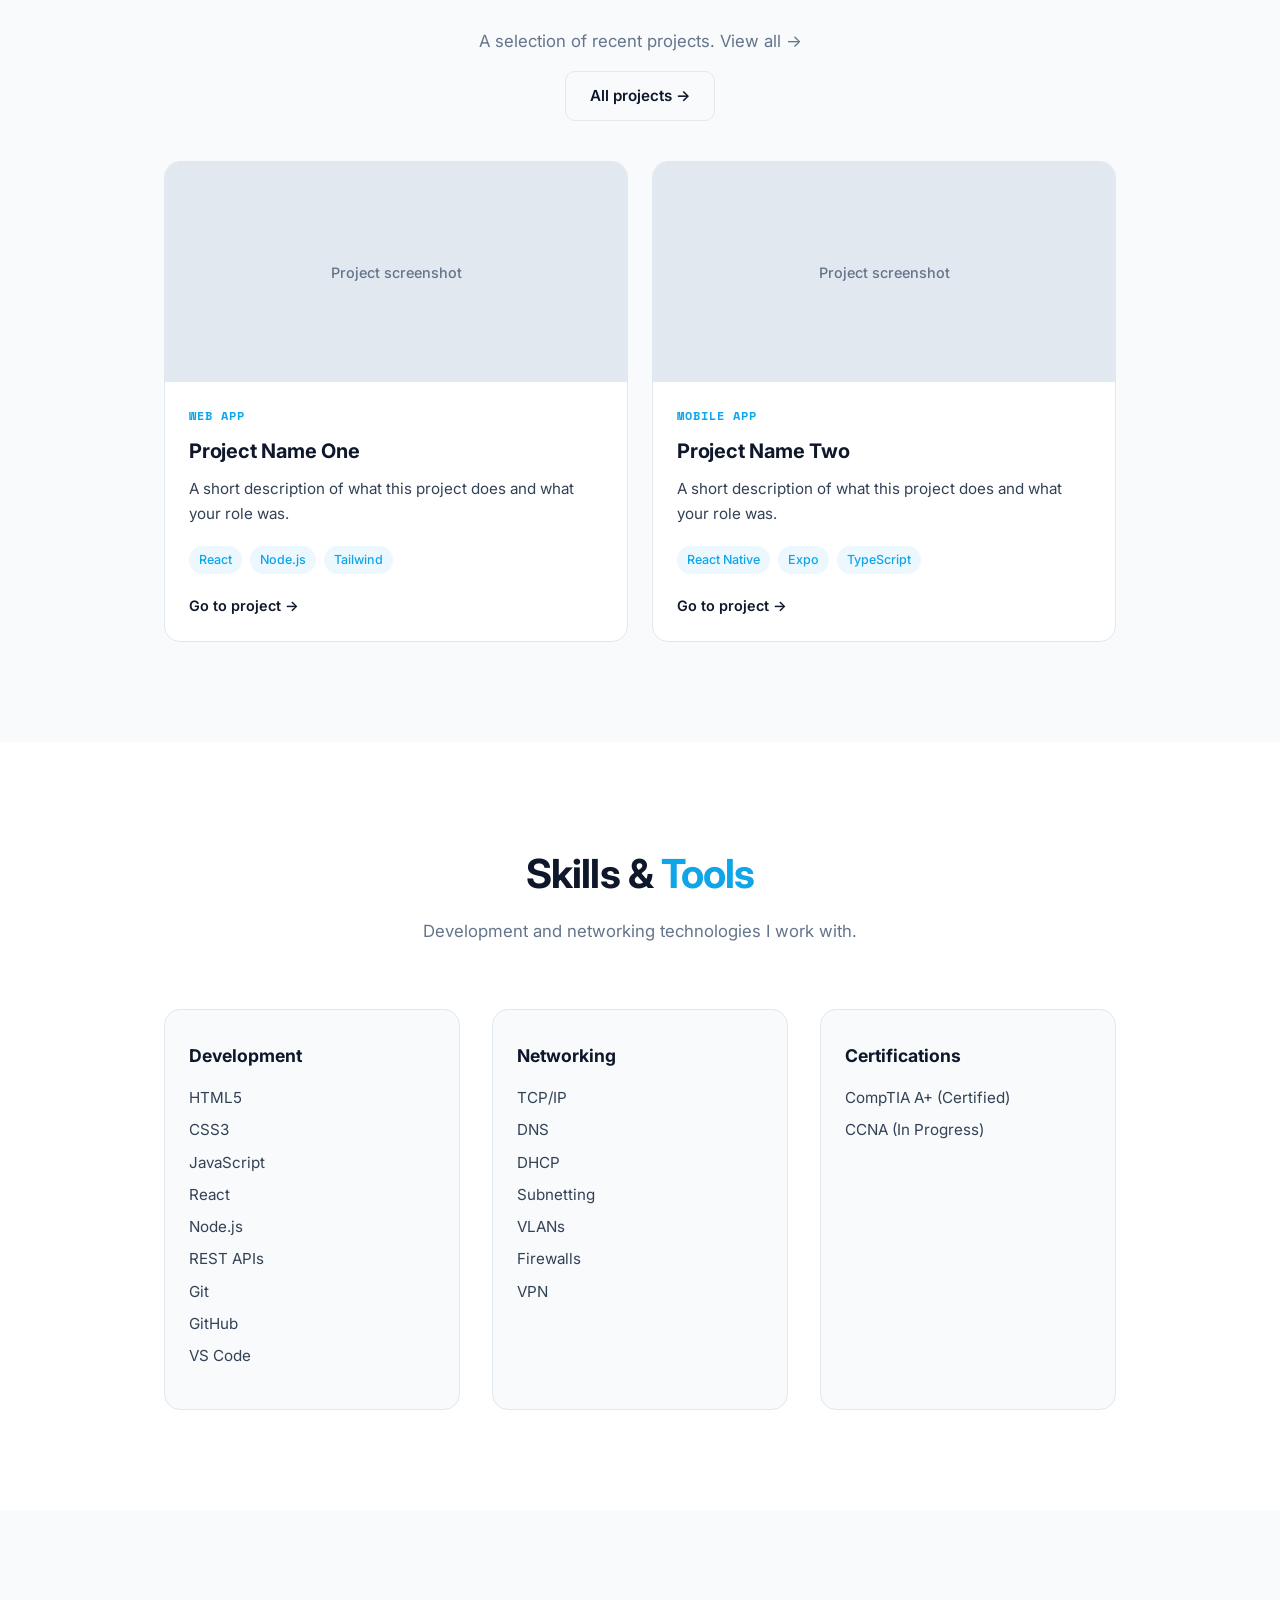
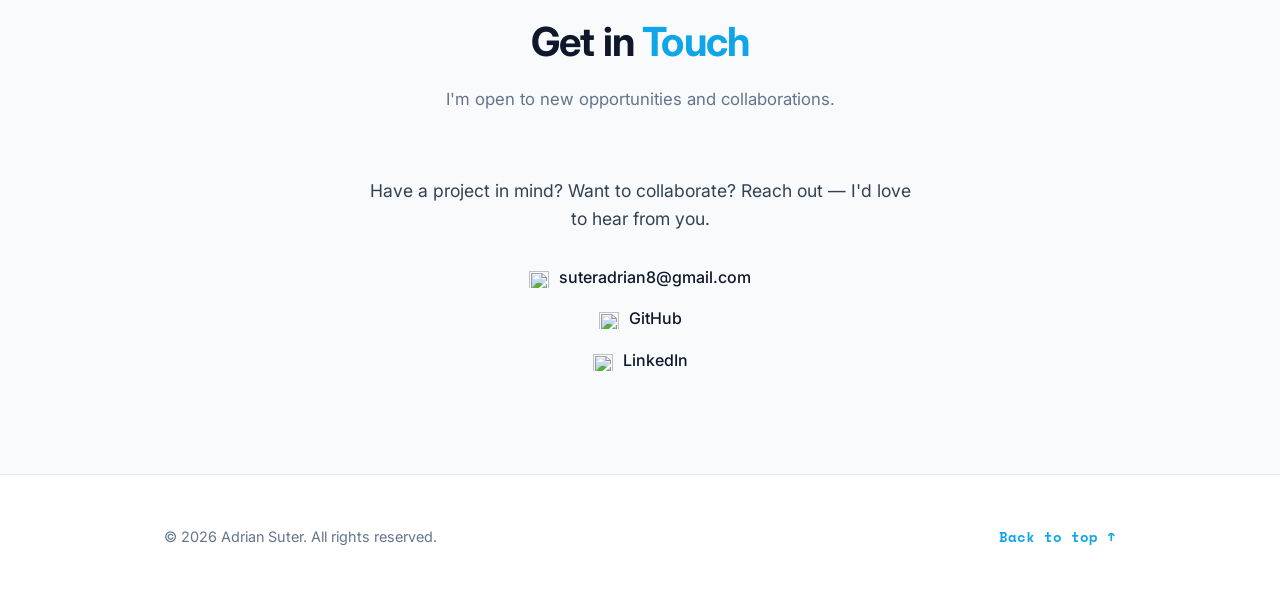
==== commit 108e41ca: "modified:   index.html 	modified:   projects.html 	modified:   resume.html 	modified:   script.js 	m" ====
--- a/index.html
+++ b/index.html
@@ -184,7 +184,7 @@
         <div class="skill-category">
           <h3>Certifications</h3>
           <ul>
-            <li>CompTIA A+</li>
+            <li>CompTIA A+ (Certified)</li>
             <li>CCNA (In Progress)</li>
           </ul>
         </div>
--- a/styles.css
+++ b/styles.css
@@ -560,6 +560,17 @@
   align-items: center;
 }
 
+.resume-contact-row {
+  display: flex;
+  flex-wrap: wrap;
+  justify-content: center;
+  align-items: center;
+  gap: 8px 16px;
+  margin-top: 6px;
+  color: var(--muted);
+  font-size: 0.95rem;
+}
+
 .contact-link {
   display: flex;
   align-items: center;
@@ -586,6 +597,48 @@
 
 body.dark .contact-link img.icon-light-in-dark {
   filter: brightness(0) invert(1);
+}
+
+@media print {
+  .navbar {
+    display: none !important;
+  }
+
+  body * {
+    visibility: hidden;
+  }
+
+  .resume-content,
+  .resume-content * {
+    visibility: visible;
+  }
+
+  .resume-content {
+    position: absolute;
+    top: 0;
+    left: 0;
+    width: 100%;
+    max-width: none !important;
+    margin: 0 !important;
+    padding: 0 !important;
+    border: 0 !important;
+    border-radius: 0 !important;
+    background: #ffffff !important;
+    color: #0f172a !important;
+    --fg: #0f172a;
+    --muted: #64748b;
+    --surface: #ffffff;
+    --border: #e2e8f0;
+    --ink: #334155;
+  }
+
+  .resume-content .resume-actions {
+    display: none !important;
+  }
+
+  .resume-content .icon-light-in-dark {
+    filter: none !important;
+  }
 }
 
 /* ---------- Footer ---------- */
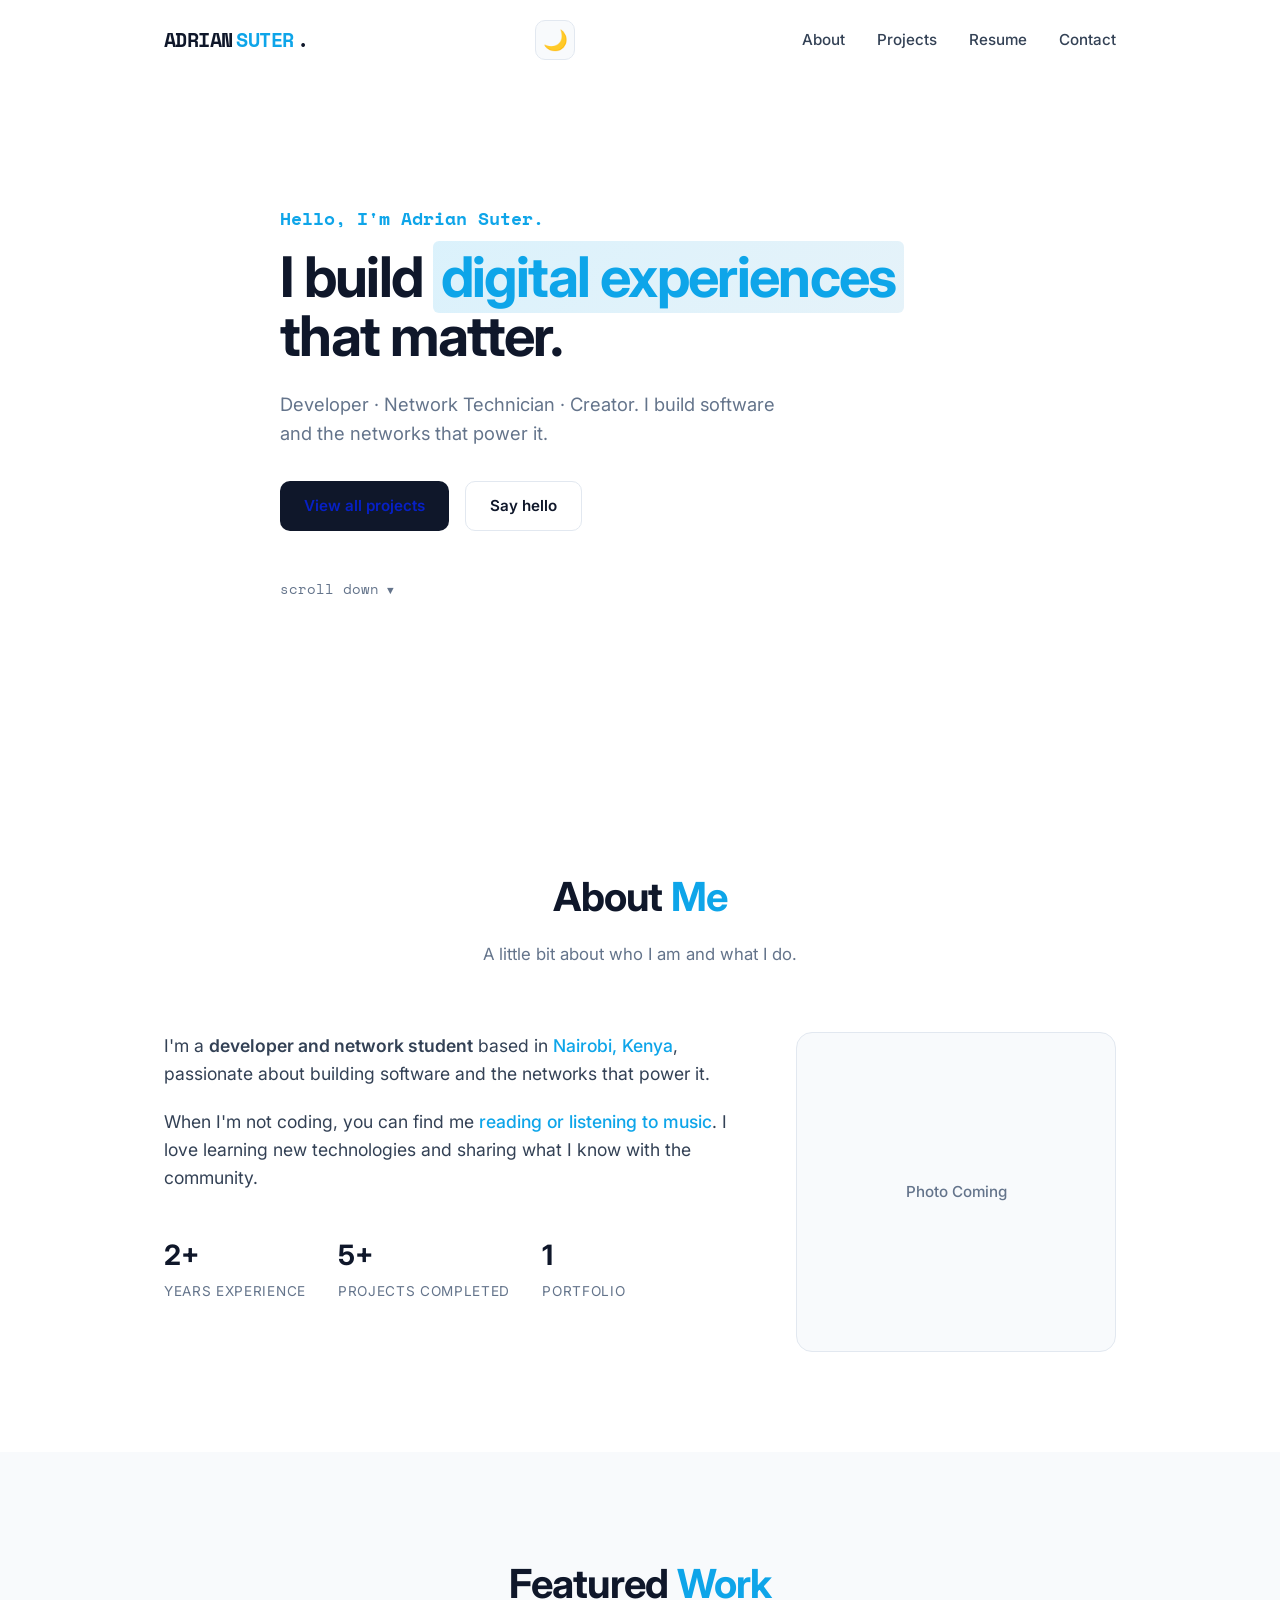
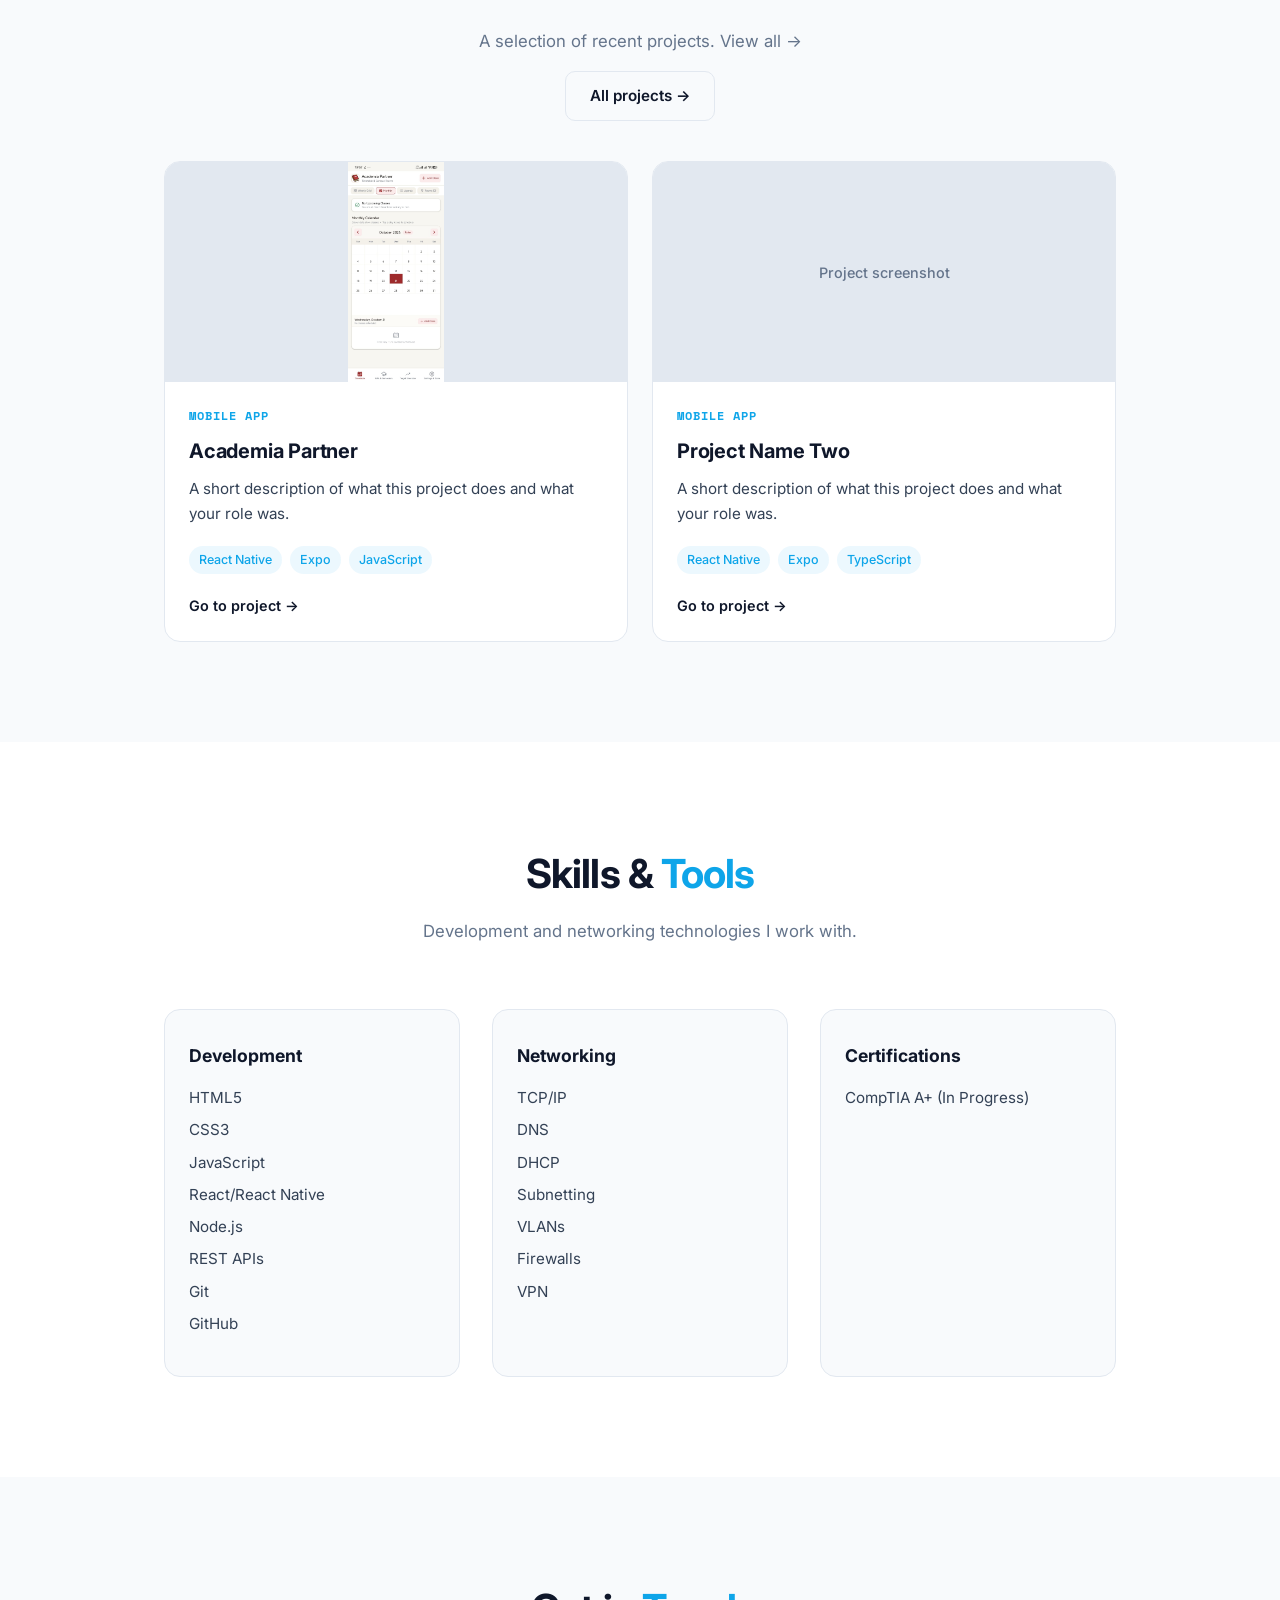
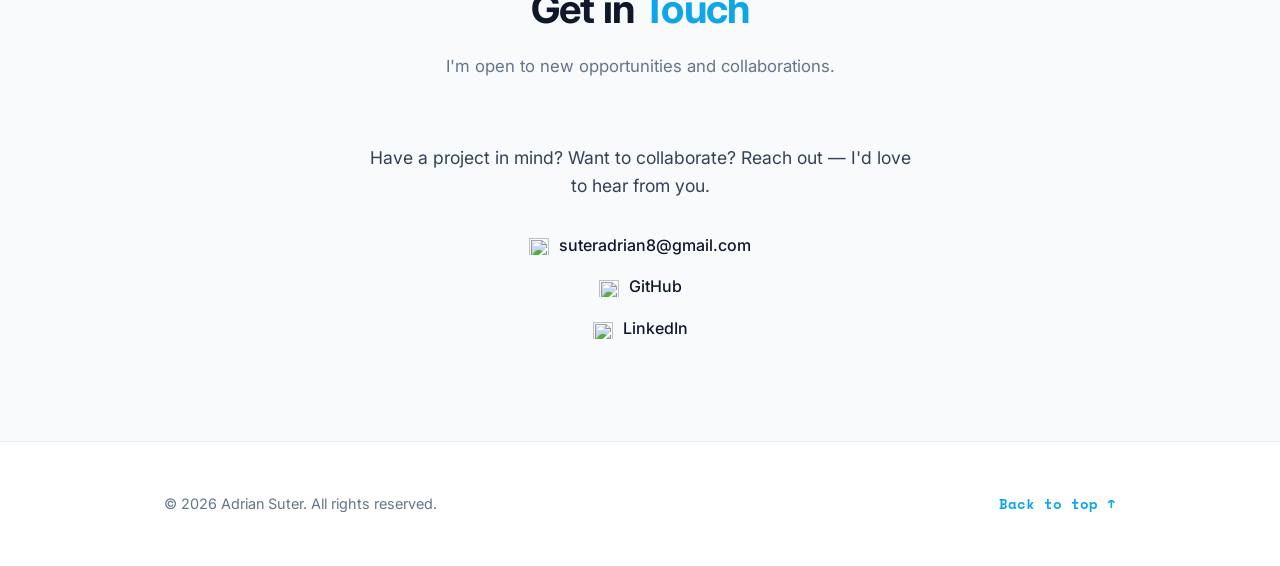
==== commit d72ed627: "modified:   index.html 	deleted:    Asset/Academia Partner.jpeg 	modified:   styles.css" ====
--- a/index.html
+++ b/index.html
@@ -67,7 +67,7 @@
       <div class="about-grid">
         <div class="about-text">
           <p>
-            I'm a <span class="bold">developer and network technician</span> based in <span class="placeholder">Nairobi, Kenya</span>, passionate about building software and the networks that power it.
+            I'm a <span class="bold">developer and network student</span> based in <span class="placeholder">Nairobi, Kenya</span>, passionate about building software and the networks that power it.
           </p>
           <p>
             When I'm not coding, you can find me <span class="placeholder">reading or listening to music</span>. I love learning new technologies and sharing what I know with the community.
@@ -88,7 +88,7 @@
           </div>
         </div>
         <div class="about-image">
-          <div class="photo-placeholder">Your photo here</div>
+          <div class="photo-placeholder">Photo Coming</div>
         </div>
       </div>
     </div>
@@ -108,20 +108,20 @@
         <!-- Featured Project 1 -->
         <article class="project-card">
           <div class="project-image">
-            <div class="project-img-placeholder">Project screenshot</div>
+            <img class="project-img-placeholder" src="Asset\Academia Partner.jpeg" alt="Project screenshot">
           </div>
           <div class="project-content">
-            <span class="project-tag">Web App</span>
-            <h3 class="project-title">Project Name One</h3>
+            <span class="project-tag">Mobile App</span>
+            <h3 class="project-title">Academia Partner</h3>
             <p class="project-description">
               A short description of what this project does and what your role was.
             </p>
             <div class="project-tech">
-              <span>React</span>
-              <span>Node.js</span>
-              <span>Tailwind</span>
-            </div>
-            <a href="#" class="project-link">Go to project →</a>
+              <span>React Native</span>
+              <span>Expo</span>
+              <span>JavaScript</span>
+            </div>
+            <a href="https://github.com/roguesuter/Academia-Partner" class="project-link">Go to project →</a>
           </div>
         </article>
         <!-- Featured Project 2 -->
@@ -161,12 +161,11 @@
             <li>HTML5</li>
             <li>CSS3</li>
             <li>JavaScript</li>
-            <li>React</li>
+            <li>React/React Native</li>
             <li>Node.js</li>
             <li>REST APIs</li>
             <li>Git</li>
             <li>GitHub</li>
-            <li>VS Code</li>
           </ul>
         </div>
         <div class="skill-category">
@@ -184,8 +183,7 @@
         <div class="skill-category">
           <h3>Certifications</h3>
           <ul>
-            <li>CompTIA A+ (Certified)</li>
-            <li>CCNA (In Progress)</li>
+            <li>CompTIA A+ (In Progress)</li>
           </ul>
         </div>
       </div>
@@ -210,7 +208,7 @@
               <img class="icon icon-light-in-dark" src="https://cdn.jsdelivr.net/npm/bootstrap-icons@1.11.3/icons/envelope-fill.svg" alt="" aria-hidden="true" />
               suteradrian8@gmail.com
             </a>
-            <a href="https://github.com/yourusername" target="_blank" rel="noopener" class="contact-link">
+            <a href="https://github.com/roguesuter" target="_blank" rel="noopener" class="contact-link">
               <img class="icon icon-light-in-dark" src="https://upload.wikimedia.org/wikipedia/commons/9/91/Octicons-mark-github.svg" alt="" aria-hidden="true" />
               GitHub
             </a>
--- a/styles.css
+++ b/styles.css
@@ -437,12 +437,19 @@
 .project-image {
   height: 220px;
   background: var(--border);
+  overflow: hidden;
   display: flex;
   align-items: center;
   justify-content: center;
   color: var(--muted);
   font-size: 0.9rem;
   font-weight: 500;
+}
+
+.project-image img {
+  width: 100%;
+  height: 100%;
+  object-fit: contain;
 }
 
 .project-content {
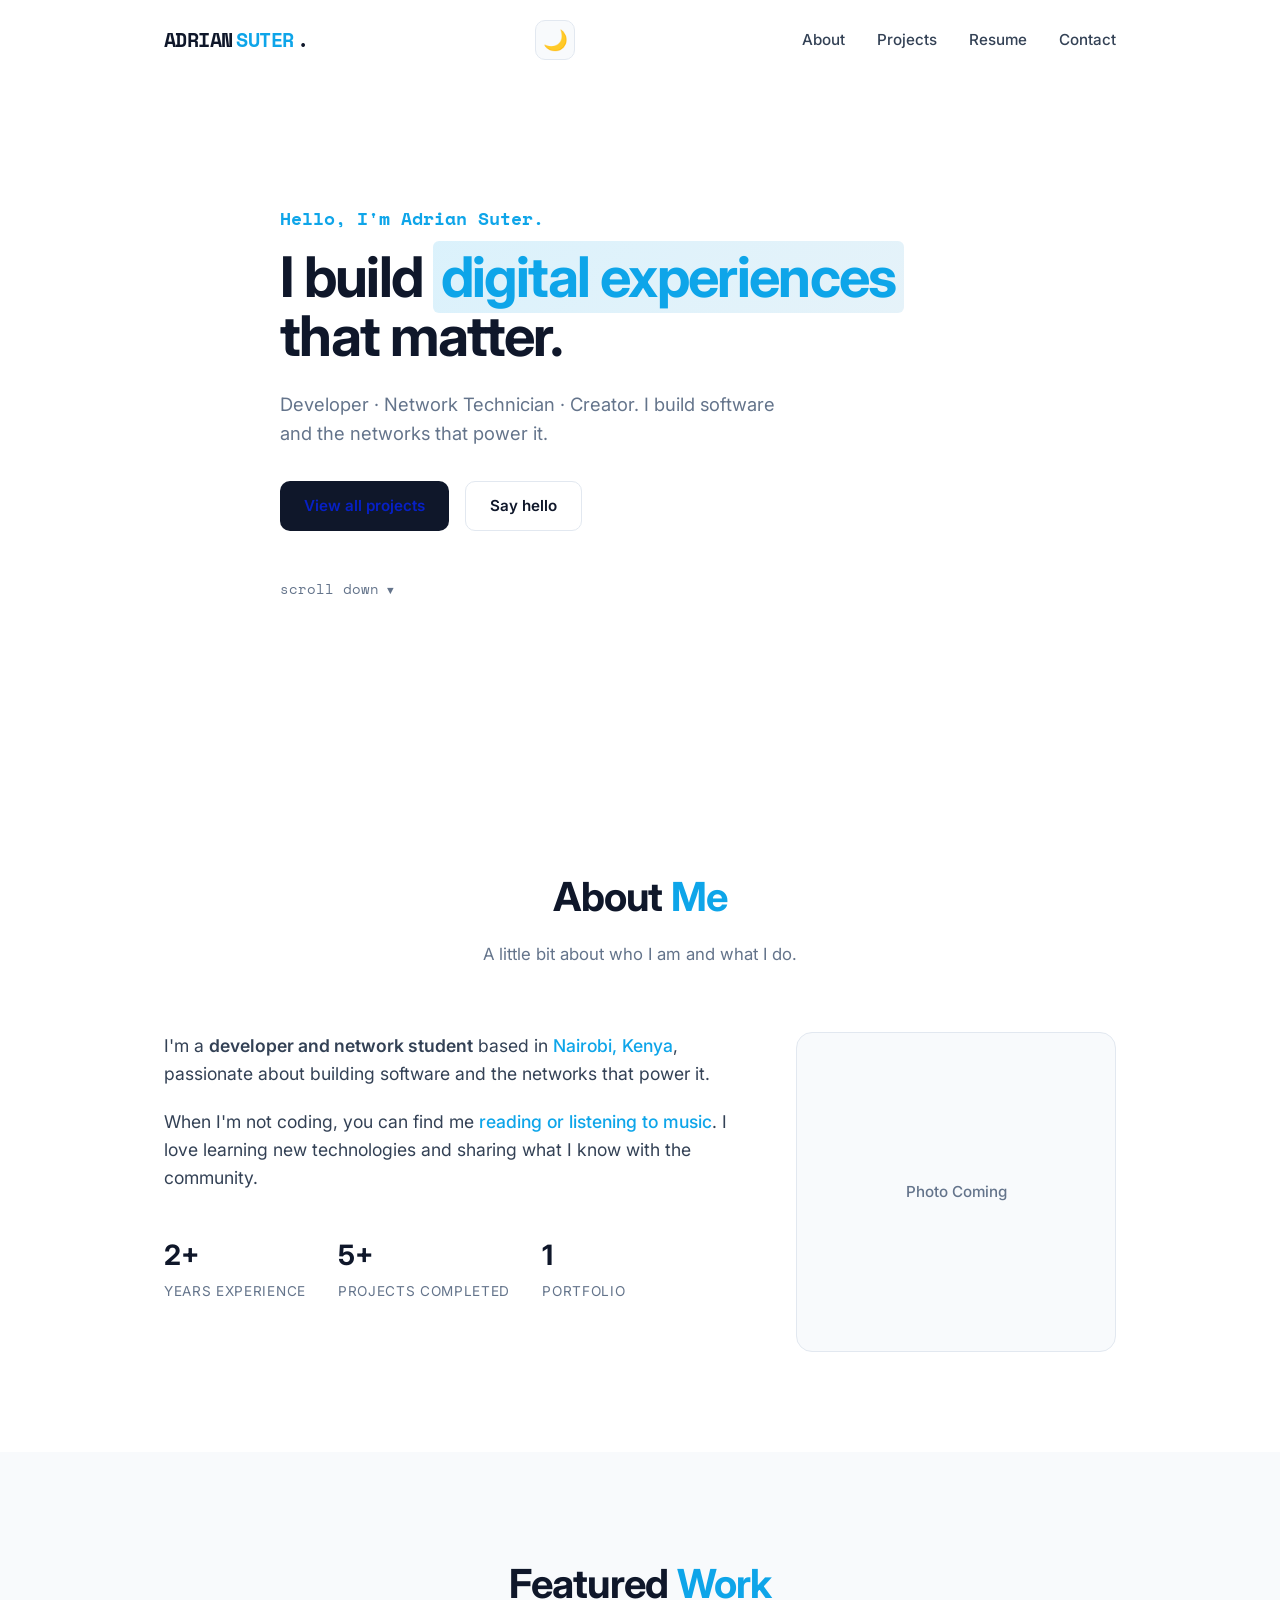
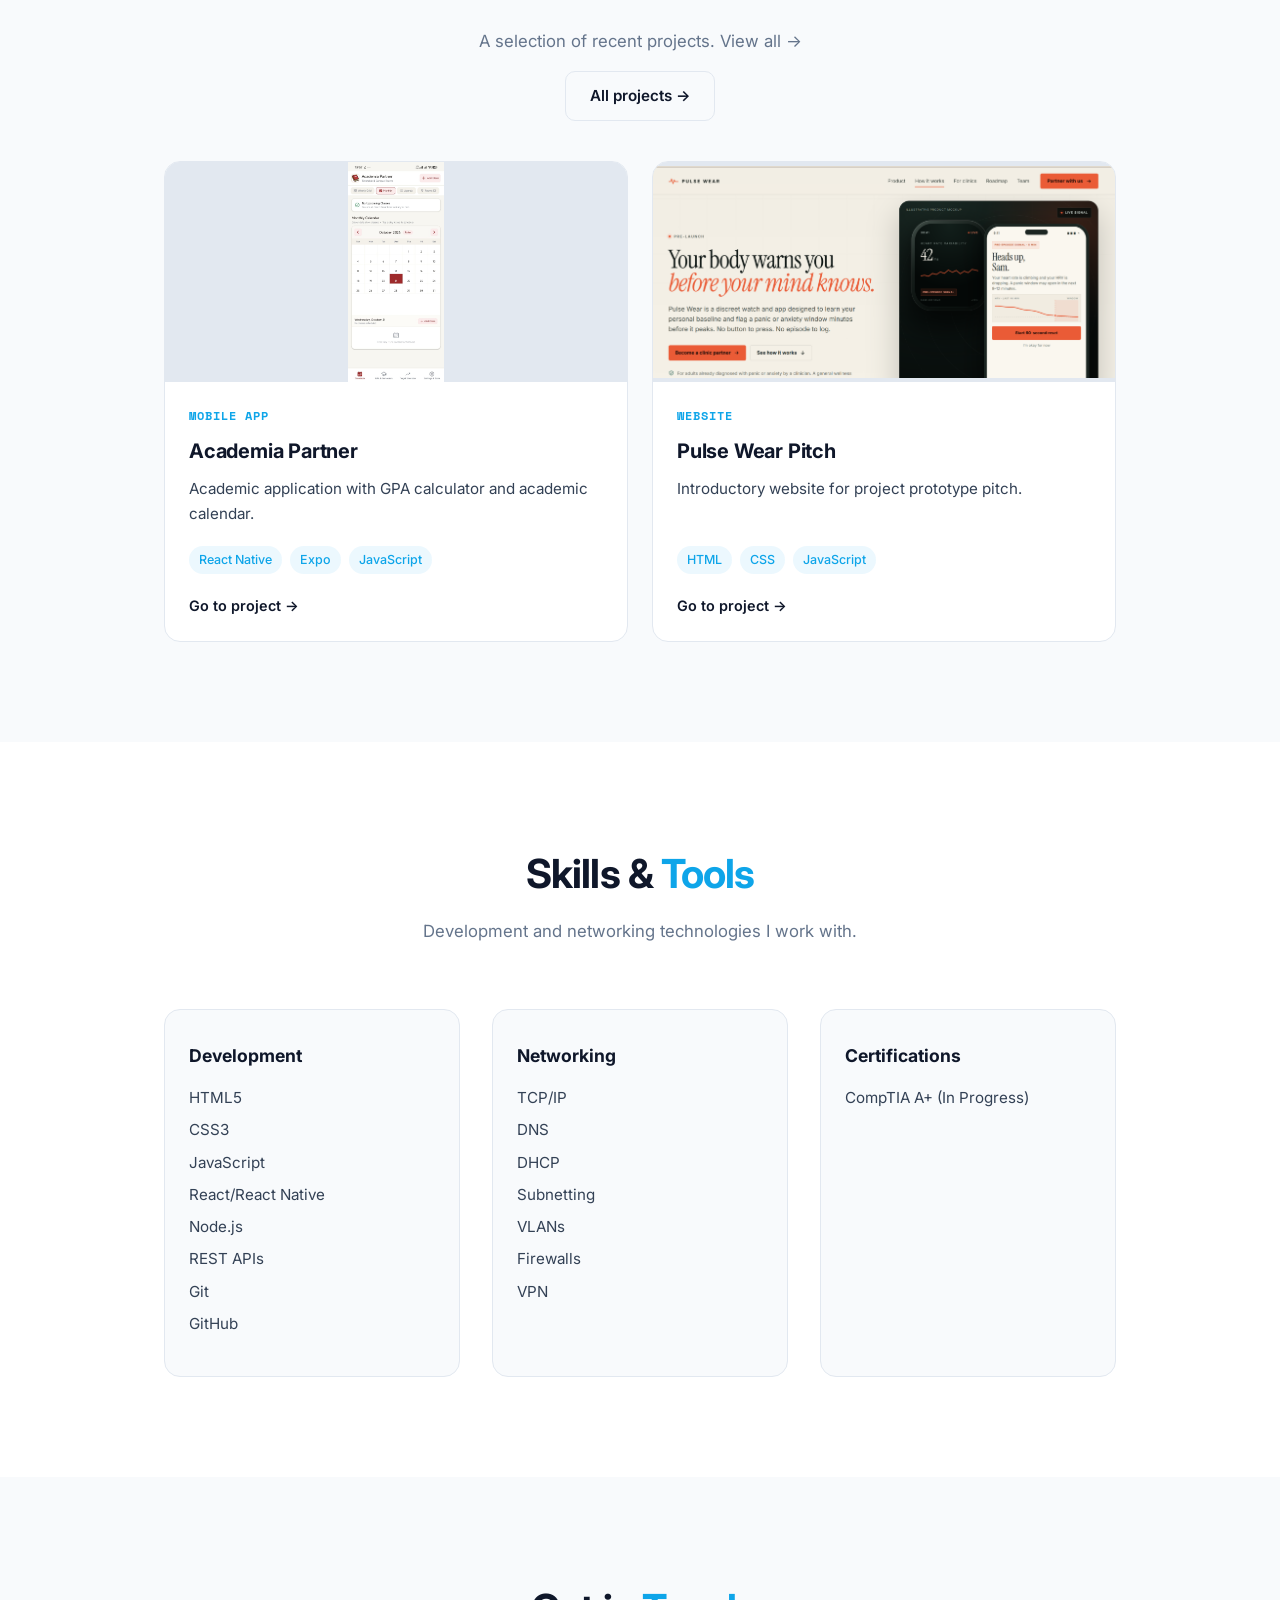
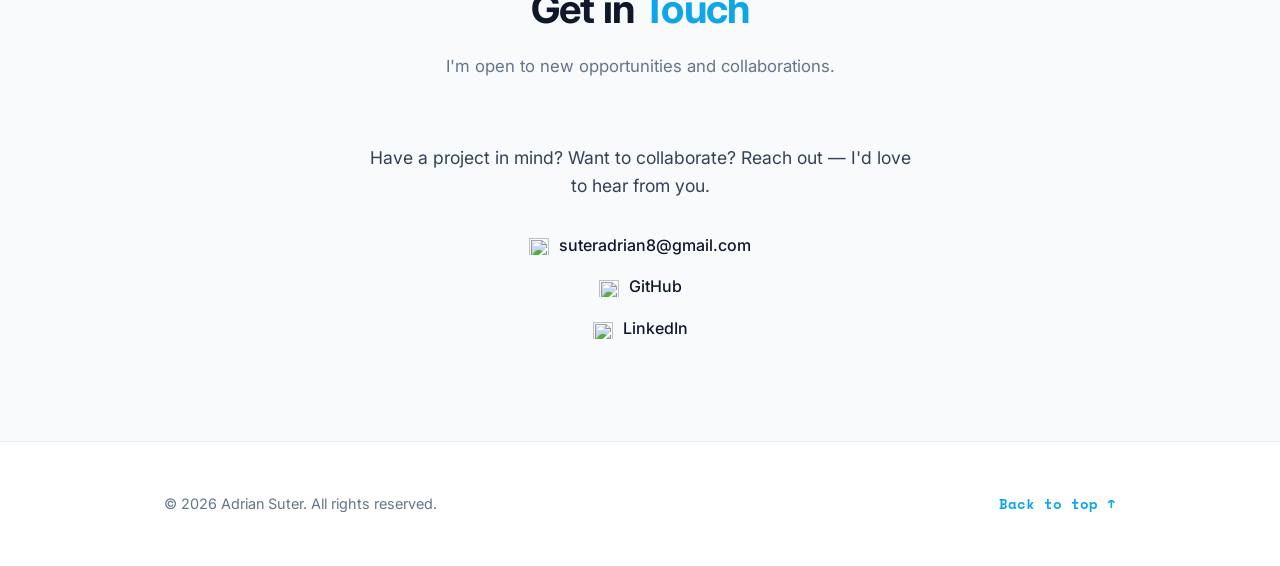
==== commit 9cb5a3ef: "new file:   Asset/Screenshots/Screenshot 2026-11-12 095747.png 	modified:   index.html 	modified:   " ====
--- a/index.html
+++ b/index.html
@@ -108,13 +108,13 @@
         <!-- Featured Project 1 -->
         <article class="project-card">
           <div class="project-image">
-            <img class="project-img-placeholder" src="Asset\Academia Partner.jpeg" alt="Project screenshot">
+            <img class="project-img-placeholder" src="Asset\Screenshots\Academia Partner.jpeg" alt="Project screenshot">
           </div>
           <div class="project-content">
             <span class="project-tag">Mobile App</span>
             <h3 class="project-title">Academia Partner</h3>
             <p class="project-description">
-              A short description of what this project does and what your role was.
+              Academic application with GPA calculator and academic calendar.
             </p>
             <div class="project-tech">
               <span>React Native</span>
@@ -127,20 +127,20 @@
         <!-- Featured Project 2 -->
         <article class="project-card">
           <div class="project-image">
-            <div class="project-img-placeholder">Project screenshot</div>
+            <img class="project-img-placeholder" src="Asset\Screenshots\Screenshot 2026-11-12 095747.png" alt="Project screenshot">
           </div>
           <div class="project-content">
-            <span class="project-tag">Mobile App</span>
-            <h3 class="project-title">Project Name Two</h3>
+            <span class="project-tag">Website</span>
+            <h3 class="project-title">Pulse Wear Pitch</h3>
             <p class="project-description">
-              A short description of what this project does and what your role was.
+              Introductory website for project prototype pitch.
             </p>
             <div class="project-tech">
-              <span>React Native</span>
-              <span>Expo</span>
-              <span>TypeScript</span>
-            </div>
-            <a href="#" class="project-link">Go to project →</a>
+              <span>HTML</span>
+              <span>CSS</span>
+              <span>JavaScript</span>
+            </div>
+            <a href="https://pulse-wear-co.vercel.app/" class="project-link">Go to project →</a>
           </div>
         </article>
       </div>
--- a/styles.css
+++ b/styles.css
@@ -1,8 +1,3 @@
-/* ==========================================================================
-   Portfolio Styles — inspired by theebruv.dev
-   Clean, minimal, typography-focused design with dark mode
-   ========================================================================== */
-
 /* ---------- Variables (light mode) ---------- */
 :root {
   --bg: #ffffff;
